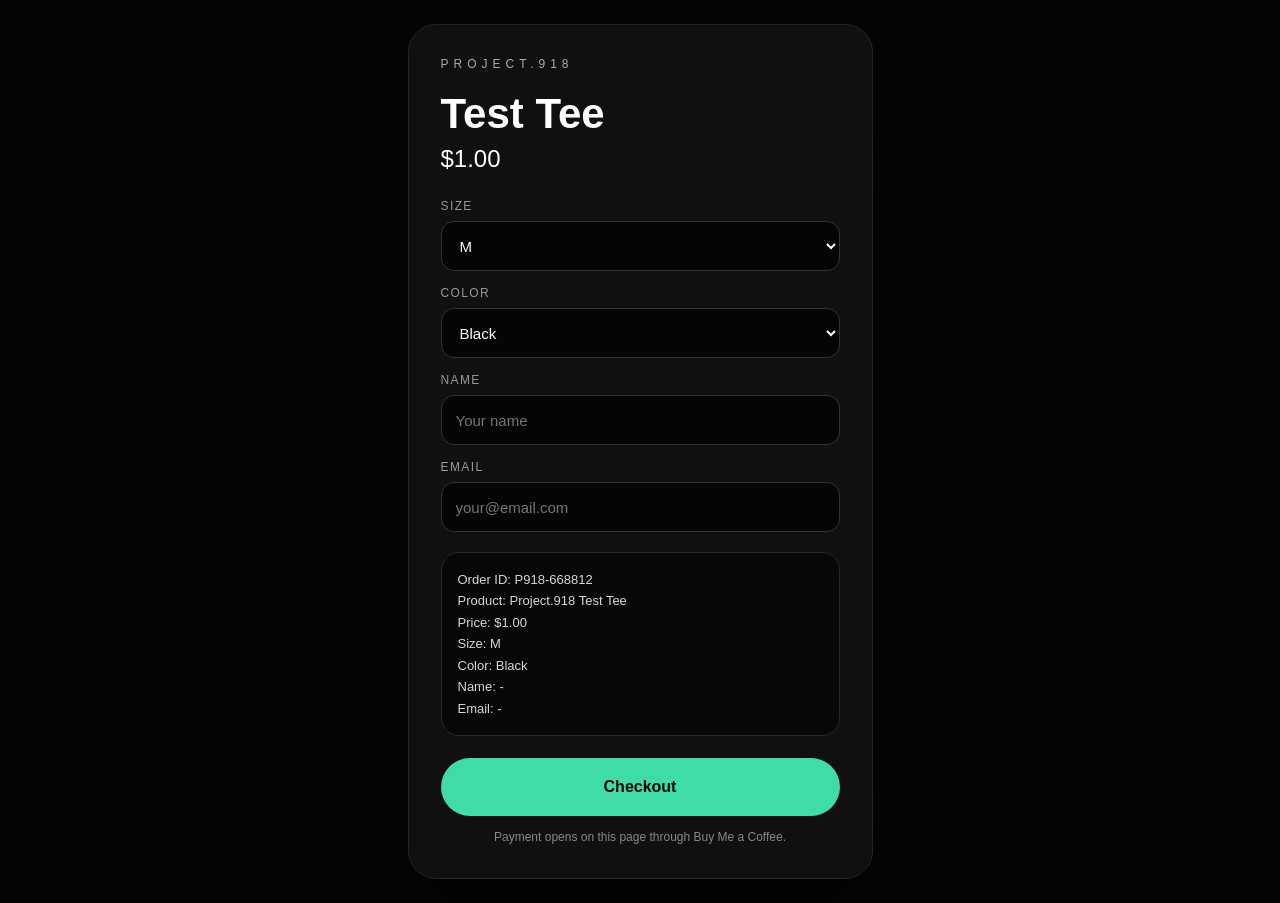
==== index.html @ 9d129a67 "Update index.html" ====
<!DOCTYPE html>
<html lang="en">
<head>
  <meta charset="UTF-8" />
  <meta name="viewport" content="width=device-width, initial-scale=1.0" />

  <title>Project.918 Checkout Test</title>

  <style>
    * {
      box-sizing: border-box;
      margin: 0;
      padding: 0;
    }

    body {
      min-height: 100vh;
      background: #050505;
      color: white;
      font-family: Arial, Helvetica, sans-serif;
      display: flex;
      align-items: center;
      justify-content: center;
      padding: 24px;
      overflow-x: hidden;
    }

    .card {
      width: 100%;
      max-width: 465px;
      background: #101010;
      border: 1px solid #252525;
      border-radius: 28px;
      padding: 32px;
      box-shadow: 0 40px 110px rgba(0, 0, 0, 0.45);
    }

    .brand {
      font-size: 12px;
      letter-spacing: 5px;
      text-transform: uppercase;
      color: #aaa;
      margin-bottom: 22px;
    }

    h1 {
      font-size: 42px;
      line-height: 1;
      margin-bottom: 10px;
    }

    .price {
      font-size: 24px;
      margin-bottom: 26px;
    }

    label {
      display: block;
      margin-top: 15px;
      margin-bottom: 8px;
      color: #999;
      font-size: 12px;
      letter-spacing: 1.4px;
      text-transform: uppercase;
    }

    input,
    select {
      width: 100%;
      height: 50px;
      border-radius: 13px;
      border: 1px solid #333;
      background: #050505;
      color: white;
      padding: 0 14px;
      font-size: 15px;
      outline: none;
    }

    input:focus,
    select:focus {
      border-color: #40DCA5;
    }

    .summary {
      margin-top: 20px;
      padding: 16px;
      background: #070707;
      border: 1px solid #292929;
      border-radius: 18px;
      color: #d7d7d7;
      font-size: 13px;
      line-height: 1.65;
      white-space: pre-line;
    }

    .checkout-btn {
      width: 100%;
      height: 58px;
      margin-top: 22px;
      border-radius: 999px;
      border: none;
      background: #40DCA5;
      color: #050505;
      font-size: 16px;
      font-weight: 900;
      cursor: pointer;
      transition: transform 0.15s ease, opacity 0.15s ease;
    }

    .checkout-btn:hover {
      transform: translateY(-1px);
      opacity: 0.92;
    }

    .copied {
      display: none;
      margin-top: 13px;
      font-size: 12px;
      color: #40DCA5;
      text-align: center;
    }

    .note {
      margin-top: 12px;
      color: #888;
      font-size: 12px;
      text-align: center;
      line-height: 1.5;
    }

    #p918BmcBackdrop {
      position: fixed;
      inset: 0;
      z-index: 9997;
      background: rgba(0, 0, 0, 0.78);
      backdrop-filter: blur(14px);
      display: none;
    }

    #p918BmcBackdrop.active {
      display: block;
    }

    #p918BmcClose {
      position: fixed;
      z-index: 10004;
      width: 38px;
      height: 38px;
      border-radius: 999px;
      border: none;
      background: transparent;
      color: #111;
      font-size: 34px;
      line-height: 1;
      cursor: pointer;
      display: none;
      align-items: center;
      justify-content: center;
    }

    #p918BmcClose.active {
      display: flex;
    }

    /*
      BIG WHITE MASK.
      This sits ABOVE the BMC iframe and covers the ugly internal scrollbar.
      It is intentionally wider than before.
    */
    #p918ScrollCover {
      position: fixed;
      z-index: 10003;
      display: none;
      width: 34px;
      background: #ffffff;
      pointer-events: none;
      border-radius: 0 28px 28px 0;
    }

    #p918ScrollCover.active {
      display: block;
    }

    /*
      Small bottom white mask because BMC sometimes shows the grey bar near bottom too.
    */
    #p918BottomCover {
      position: fixed;
      z-index: 10002;
      display: none;
      height: 72px;
      background: linear-gradient(to top, #ffffff 0%, #ffffff 70%, rgba(255,255,255,0) 100%);
      pointer-events: none;
      border-radius: 0 0 28px 28px;
    }

    #p918BottomCover.active {
      display: block;
    }

    #bmc-wbtn {
      opacity: 0 !important;
      pointer-events: none !important;
      width: 1px !important;
      height: 1px !important;
      overflow: hidden !important;
      right: 0 !important;
      bottom: 0 !important;
    }

    body.bmc-open #bmc-iframe,
    body.bmc-open iframe[src*="buymeacoffee.com"],
    body.bmc-open iframe[id*="bmc"],
    body.bmc-open iframe[name*="bmc"] {
      position: fixed !important;
      top: 50% !important;
      left: 50% !important;
      right: auto !important;
      bottom: auto !important;
      transform: translate(-50%, -50%) !important;
      width: min(530px, calc(100vw - 34px)) !important;
      height: min(760px, calc(100vh - 34px)) !important;
      border-radius: 28px !important;
      z-index: 9999 !important;
      box-shadow: 0 45px 140px rgba(0, 0, 0, 0.72) !important;
      overflow: hidden !important;
    }

    @media (max-width: 540px) {
      .card {
        padding: 24px;
        border-radius: 24px;
      }

      h1 {
        font-size: 34px;
      }

      body.bmc-open #bmc-iframe,
      body.bmc-open iframe[src*="buymeacoffee.com"],
      body.bmc-open iframe[id*="bmc"],
      body.bmc-open iframe[name*="bmc"] {
        width: calc(100vw - 18px) !important;
        height: calc(100vh - 44px) !important;
        border-radius: 24px !important;
      }

      #p918ScrollCover {
        width: 30px;
        border-radius: 0 24px 24px 0;
      }

      #p918BottomCover {
        border-radius: 0 0 24px 24px;
      }

      #p918BmcClose {
        font-size: 32px;
      }
    }
  </style>
</head>

<body>
  <main class="card">
    <div class="brand">Project.918</div>

    <h1>Test Tee</h1>
    <div class="price">$1.00</div>

    <label for="size">Size</label>
    <select id="size">
      <option>S</option>
      <option selected>M</option>
      <option>L</option>
      <option>XL</option>
    </select>

    <label for="color">Color</label>
    <select id="color">
      <option selected>Black</option>
      <option>White</option>
    </select>

    <label for="name">Name</label>
    <input id="name" placeholder="Your name" />

    <label for="email">Email</label>
    <input id="email" placeholder="your@email.com" />

    <div class="summary" id="summary"></div>

    <button class="checkout-btn" onclick="checkout()">
      Checkout
    </button>

    <div class="copied" id="copied">
      Order details copied. Paste them in the BMC message box.
    </div>

    <p class="note">
      Payment opens on this page through Buy Me a Coffee.
    </p>
  </main>

  <div id="p918BmcBackdrop"></div>
  <button id="p918BmcClose" onclick="closeBMC()">×</button>
  <div id="p918ScrollCover"></div>
  <div id="p918BottomCover"></div>

  <script
    data-name="BMC-Widget"
    data-cfasync="false"
    src="https://cdnjs.buymeacoffee.com/1.0.0/widget.prod.min.js"
    data-id="project.918"
    data-description="Project.918 Checkout"
    data-message="Paste your Project.918 order details here."
    data-color="#40DCA5"
    data-position="Right"
    data-x_margin="18"
    data-y_margin="18">
  </script>

  <script>
    const product = "Project.918 Test Tee";
    const price = "$1.00";
    const orderId = "P918-" + Math.floor(100000 + Math.random() * 900000);

    const sizeInput = document.getElementById("size");
    const colorInput = document.getElementById("color");
    const nameInput = document.getElementById("name");
    const emailInput = document.getElementById("email");
    const summary = document.getElementById("summary");
    const copied = document.getElementById("copied");

    const backdrop = document.getElementById("p918BmcBackdrop");
    const customClose = document.getElementById("p918BmcClose");
    const scrollCover = document.getElementById("p918ScrollCover");
    const bottomCover = document.getElementById("p918BottomCover");

    function buildOrderDetails() {
      return `Order ID: ${orderId}
Product: ${product}
Price: ${price}
Size: ${sizeInput.value}
Color: ${colorInput.value}
Name: ${nameInput.value || "-"}
Email: ${emailInput.value || "-"}`;
    }

    function updateSummary() {
      summary.textContent = buildOrderDetails();
    }

    async function copyOrderDetails() {
      const details = buildOrderDetails();

      try {
        await navigator.clipboard.writeText(details);
        copied.style.display = "block";
      } catch (e) {
        alert(details);
      }
    }

    function getBMCFrame() {
      return (
        document.getElementById("bmc-iframe") ||
        document.querySelector('iframe[src*="buymeacoffee.com"]') ||
        document.querySelector('iframe[id*="bmc"]') ||
        document.querySelector('iframe[name*="bmc"]')
      );
    }

    function positionHelpers(frame) {
      if (!frame) return;

      const rect = frame.getBoundingClientRect();

      /*
        Right mask:
        covers the scrollbar area aggressively.
      */
      scrollCover.style.left = (rect.right - 34) + "px";
      scrollCover.style.top = rect.top + "px";
      scrollCover.style.height = rect.height + "px";
      scrollCover.style.width = "34px";

      /*
        Bottom mask:
        covers bottom BMC footer strip overlap a little.
      */
      bottomCover.style.left = rect.left + "px";
      bottomCover.style.top = (rect.bottom - 72) + "px";
      bottomCover.style.width = rect.width + "px";
      bottomCover.style.height = "72px";

      /*
        Close button:
        clean top-right position.
      */
      customClose.style.left = (rect.right - 78) + "px";
      customClose.style.top = (rect.top + 26) + "px";
    }

    function forceCenterBMC() {
      const possibleFrames = [
        document.getElementById("bmc-iframe"),
        ...document.querySelectorAll('iframe[src*="buymeacoffee.com"]'),
        ...document.querySelectorAll('iframe[id*="bmc"]'),
        ...document.querySelectorAll('iframe[name*="bmc"]')
      ].filter(Boolean);

      possibleFrames.forEach((frame) => {
        frame.style.setProperty("position", "fixed", "important");
        frame.style.setProperty("top", "50%", "important");
        frame.style.setProperty("left", "50%", "important");
        frame.style.setProperty("right", "auto", "important");
        frame.style.setProperty("bottom", "auto", "important");
        frame.style.setProperty("transform", "translate(-50%, -50%)", "important");
        frame.style.setProperty("width", "min(530px, calc(100vw - 34px))", "important");
        frame.style.setProperty("height", "min(760px, calc(100vh - 34px))", "important");
        frame.style.setProperty("border-radius", "28px", "important");
        frame.style.setProperty("z-index", "9999", "important");
        frame.style.setProperty("box-shadow", "0 45px 140px rgba(0,0,0,.72)", "important");
        frame.style.setProperty("overflow", "hidden", "important");

        positionHelpers(frame);
      });
    }

    async function checkout() {
      await copyOrderDetails();

      const bmcButton = document.querySelector("#bmc-wbtn");

      if (!bmcButton) {
        alert("Checkout is still loading. Try again in one second.");
        return;
      }

      document.body.classList.add("bmc-open");
      backdrop.classList.add("active");
      customClose.classList.add("active");
      scrollCover.classList.add("active");
      bottomCover.classList.add("active");

      bmcButton.click();

      setTimeout(forceCenterBMC, 100);
      setTimeout(forceCenterBMC, 300);
      setTimeout(forceCenterBMC, 600);
      setTimeout(forceCenterBMC, 1000);
      setTimeout(forceCenterBMC, 1600);
      setTimeout(forceCenterBMC, 2400);
    }

    function closeBMC() {
      const bmcButton = document.querySelector("#bmc-wbtn");

      if (bmcButton) {
        bmcButton.click();
      }

      document.body.classList.remove("bmc-open");
      backdrop.classList.remove("active");
      customClose.classList.remove("active");
      scrollCover.classList.remove("active");
      bottomCover.classList.remove("active");
    }

    backdrop.addEventListener("click", closeBMC);

    document.addEventListener("keydown", (e) => {
      if (e.key === "Escape") {
        closeBMC();
      }
    });

    window.addEventListener("resize", () => {
      if (document.body.classList.contains("bmc-open")) {
        forceCenterBMC();
      }
    });

    setInterval(() => {
      if (document.body.classList.contains("bmc-open")) {
        forceCenterBMC();
      }
    }, 250);

    sizeInput.addEventListener("change", updateSummary);
    colorInput.addEventListener("change", updateSummary);
    nameInput.addEventListener("input", updateSummary);
    emailInput.addEventListener("input", updateSummary);

    updateSummary();
  </script>
</body>
</html>
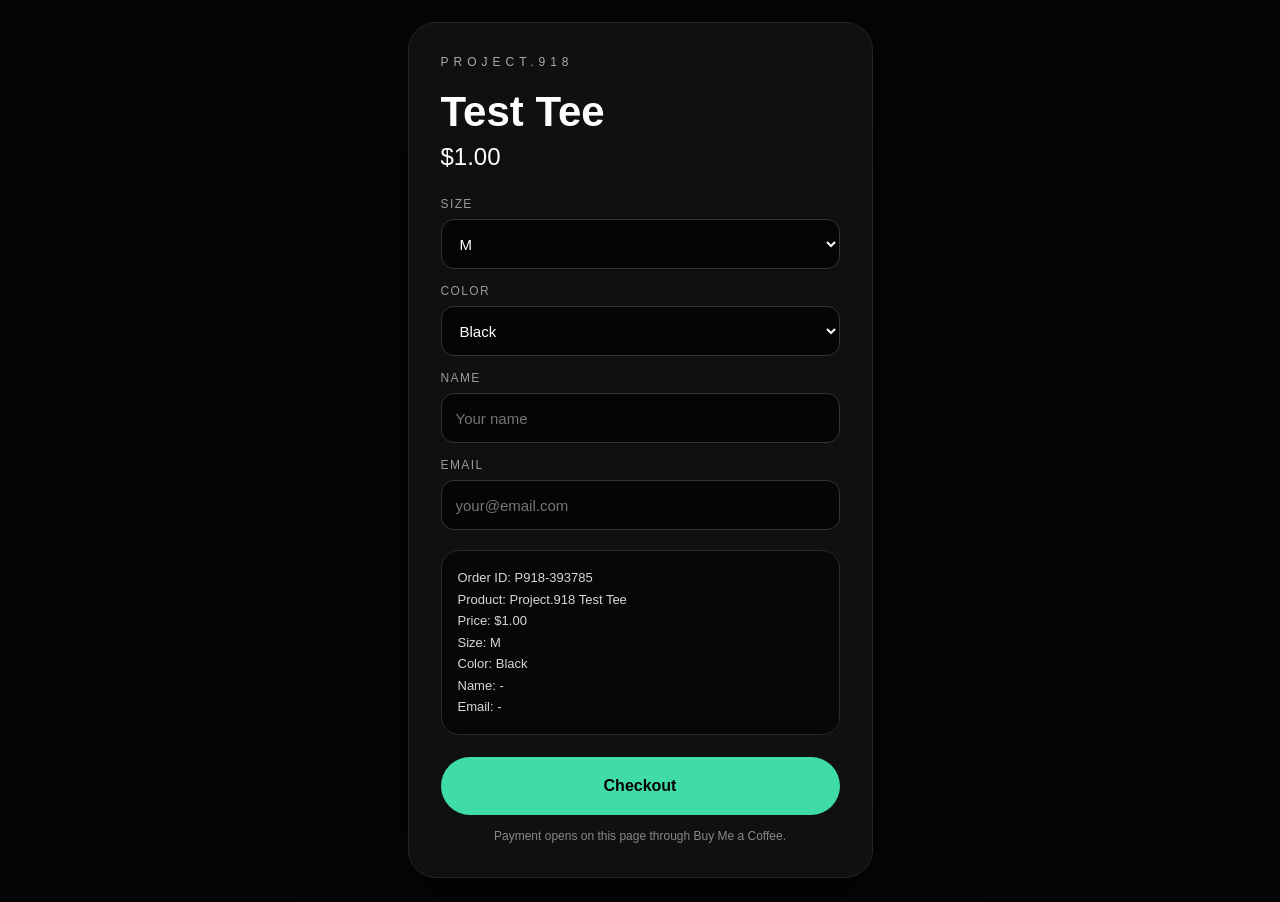
==== commit e07bebaf: "Update index.html" ====
--- a/index.html
+++ b/index.html
@@ -11,6 +11,13 @@
       box-sizing: border-box;
       margin: 0;
       padding: 0;
+    }
+
+    html,
+    body {
+      width: 100%;
+      height: 100%;
+      overflow: hidden;
     }
 
     body {
@@ -22,7 +29,6 @@
       align-items: center;
       justify-content: center;
       padding: 24px;
-      overflow-x: hidden;
     }
 
     .card {
@@ -129,6 +135,7 @@
       line-height: 1.5;
     }
 
+    /* DARK BACKDROP BEHIND BMC */
     #p918BmcBackdrop {
       position: fixed;
       inset: 0;
@@ -142,6 +149,7 @@
       display: block;
     }
 
+    /* CUSTOM CLOSE BUTTON */
     #p918BmcClose {
       position: fixed;
       z-index: 10004;
@@ -164,41 +172,27 @@
     }
 
     /*
-      BIG WHITE MASK.
-      This sits ABOVE the BMC iframe and covers the ugly internal scrollbar.
-      It is intentionally wider than before.
+      THIS IS ONLY A MASK OVER THE SCROLLBAR INSIDE THE BMC WIDGET.
+      It does NOT create page scroll.
     */
-    #p918ScrollCover {
+    #p918WidgetScrollbarMask {
       position: fixed;
       z-index: 10003;
       display: none;
-      width: 34px;
+      width: 24px;
       background: #ffffff;
       pointer-events: none;
       border-radius: 0 28px 28px 0;
     }
 
-    #p918ScrollCover.active {
+    #p918WidgetScrollbarMask.active {
       display: block;
     }
 
     /*
-      Small bottom white mask because BMC sometimes shows the grey bar near bottom too.
+      Hide original floating BMC button.
+      Your own Checkout button triggers it.
     */
-    #p918BottomCover {
-      position: fixed;
-      z-index: 10002;
-      display: none;
-      height: 72px;
-      background: linear-gradient(to top, #ffffff 0%, #ffffff 70%, rgba(255,255,255,0) 100%);
-      pointer-events: none;
-      border-radius: 0 0 28px 28px;
-    }
-
-    #p918BottomCover.active {
-      display: block;
-    }
-
     #bmc-wbtn {
       opacity: 0 !important;
       pointer-events: none !important;
@@ -209,6 +203,9 @@
       bottom: 0 !important;
     }
 
+    /*
+      Center the actual BMC popup.
+    */
     body.bmc-open #bmc-iframe,
     body.bmc-open iframe[src*="buymeacoffee.com"],
     body.bmc-open iframe[id*="bmc"],
@@ -228,6 +225,10 @@
     }
 
     @media (max-width: 540px) {
+      body {
+        padding: 18px;
+      }
+
       .card {
         padding: 24px;
         border-radius: 24px;
@@ -246,13 +247,9 @@
         border-radius: 24px !important;
       }
 
-      #p918ScrollCover {
-        width: 30px;
+      #p918WidgetScrollbarMask {
+        width: 24px;
         border-radius: 0 24px 24px 0;
-      }
-
-      #p918BottomCover {
-        border-radius: 0 0 24px 24px;
       }
 
       #p918BmcClose {
@@ -306,9 +303,9 @@
 
   <div id="p918BmcBackdrop"></div>
   <button id="p918BmcClose" onclick="closeBMC()">×</button>
-  <div id="p918ScrollCover"></div>
-  <div id="p918BottomCover"></div>
-
+  <div id="p918WidgetScrollbarMask"></div>
+
+  <!-- BUY ME A COFFEE WIDGET -->
   <script
     data-name="BMC-Widget"
     data-cfasync="false"
@@ -336,8 +333,7 @@
 
     const backdrop = document.getElementById("p918BmcBackdrop");
     const customClose = document.getElementById("p918BmcClose");
-    const scrollCover = document.getElementById("p918ScrollCover");
-    const bottomCover = document.getElementById("p918BottomCover");
+    const scrollbarMask = document.getElementById("p918WidgetScrollbarMask");
 
     function buildOrderDetails() {
       return `Order ID: ${orderId}
@@ -373,35 +369,26 @@
       );
     }
 
-    function positionHelpers(frame) {
+    function positionOverlayPieces(frame) {
       if (!frame) return;
 
       const rect = frame.getBoundingClientRect();
 
       /*
-        Right mask:
-        covers the scrollbar area aggressively.
+        Mask ONLY the internal BMC scrollbar area.
+        This is placed over the iframe's right edge.
       */
-      scrollCover.style.left = (rect.right - 34) + "px";
-      scrollCover.style.top = rect.top + "px";
-      scrollCover.style.height = rect.height + "px";
-      scrollCover.style.width = "34px";
+      scrollbarMask.style.left = (rect.right - 24) + "px";
+      scrollbarMask.style.top = (rect.top + 8) + "px";
+      scrollbarMask.style.height = (rect.height - 16) + "px";
+      scrollbarMask.style.width = "24px";
+      scrollbarMask.style.borderRadius = "0 28px 28px 0";
 
       /*
-        Bottom mask:
-        covers bottom BMC footer strip overlap a little.
+        Close button inside the top-right of the BMC card.
       */
-      bottomCover.style.left = rect.left + "px";
-      bottomCover.style.top = (rect.bottom - 72) + "px";
-      bottomCover.style.width = rect.width + "px";
-      bottomCover.style.height = "72px";
-
-      /*
-        Close button:
-        clean top-right position.
-      */
-      customClose.style.left = (rect.right - 78) + "px";
-      customClose.style.top = (rect.top + 26) + "px";
+      customClose.style.left = (rect.right - 74) + "px";
+      customClose.style.top = (rect.top + 24) + "px";
     }
 
     function forceCenterBMC() {
@@ -426,7 +413,7 @@
         frame.style.setProperty("box-shadow", "0 45px 140px rgba(0,0,0,.72)", "important");
         frame.style.setProperty("overflow", "hidden", "important");
 
-        positionHelpers(frame);
+        positionOverlayPieces(frame);
       });
     }
 
@@ -443,8 +430,7 @@
       document.body.classList.add("bmc-open");
       backdrop.classList.add("active");
       customClose.classList.add("active");
-      scrollCover.classList.add("active");
-      bottomCover.classList.add("active");
+      scrollbarMask.classList.add("active");
 
       bmcButton.click();
 
@@ -466,8 +452,7 @@
       document.body.classList.remove("bmc-open");
       backdrop.classList.remove("active");
       customClose.classList.remove("active");
-      scrollCover.classList.remove("active");
-      bottomCover.classList.remove("active");
+      scrollbarMask.classList.remove("active");
     }
 
     backdrop.addEventListener("click", closeBMC);
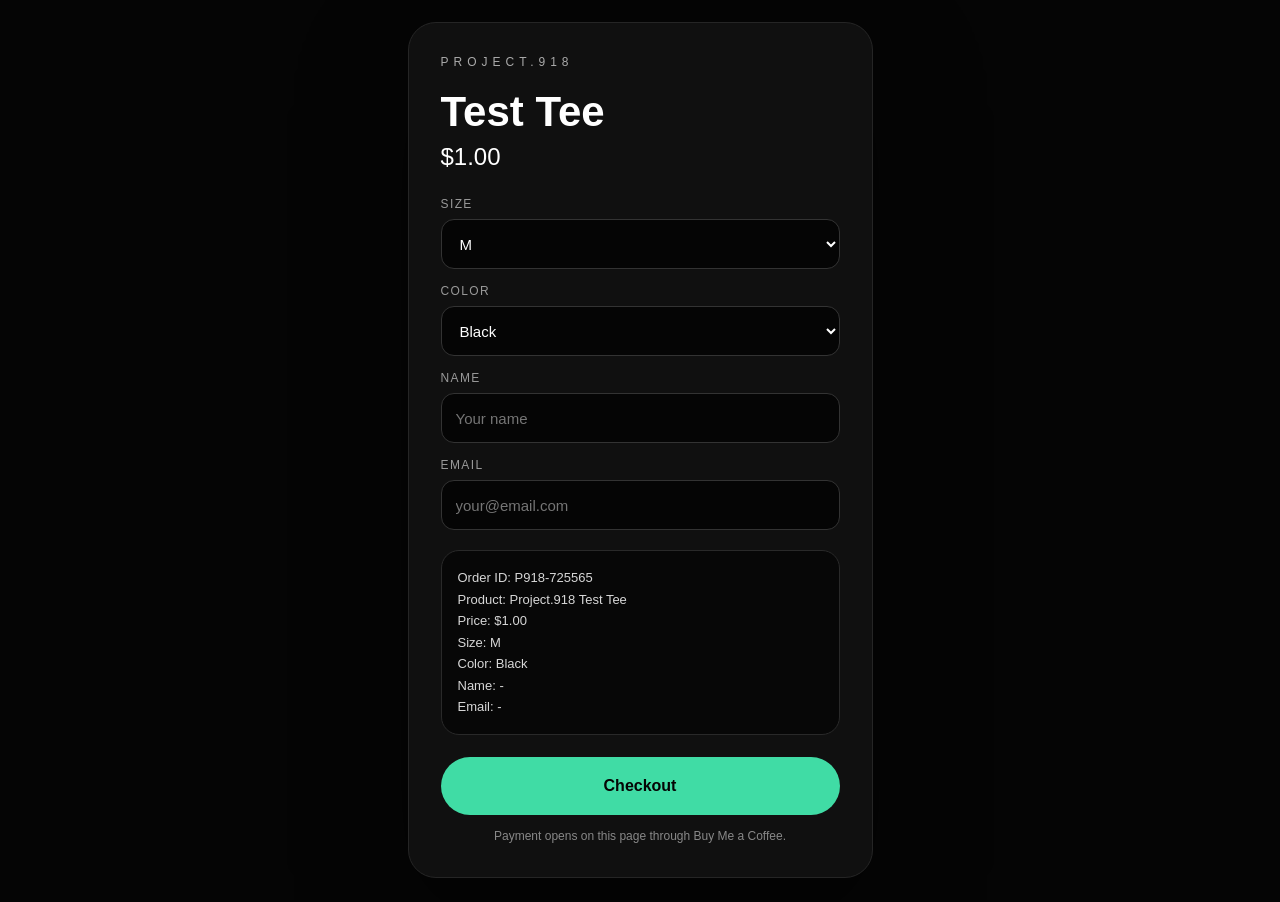
==== commit ea547d23: "Update index.html" ====
--- a/index.html
+++ b/index.html
@@ -135,7 +135,7 @@
       line-height: 1.5;
     }
 
-    /* DARK BACKDROP BEHIND BMC */
+    /* Dark backdrop */
     #p918BmcBackdrop {
       position: fixed;
       inset: 0;
@@ -149,10 +149,61 @@
       display: block;
     }
 
-    /* CUSTOM CLOSE BUTTON */
+    /*
+      Our clean centered shell.
+      The BMC iframe gets moved inside this.
+      overflow:hidden clips the ugly internal scrollbar.
+    */
+    #p918BmcShell {
+      position: fixed;
+      z-index: 9999;
+      top: 50%;
+      left: 50%;
+      width: min(530px, calc(100vw - 34px));
+      height: min(760px, calc(100vh - 34px));
+      transform: translate(-50%, -50%);
+      background: #ffffff;
+      border-radius: 28px;
+      overflow: hidden;
+      box-shadow: 0 45px 140px rgba(0, 0, 0, 0.72);
+      display: none;
+    }
+
+    #p918BmcShell.active {
+      display: block;
+    }
+
+    /*
+      The iframe is made wider than the shell.
+      Its scrollbar moves outside the clipped visible area.
+    */
+    #p918BmcShell #bmc-iframe,
+    #p918BmcShell iframe[src*="buymeacoffee.com"],
+    #p918BmcShell iframe[id*="bmc"],
+    #p918BmcShell iframe[name*="bmc"] {
+      position: absolute !important;
+      top: 0 !important;
+      left: 0 !important;
+      right: auto !important;
+      bottom: auto !important;
+      transform: none !important;
+      width: calc(100% + 34px) !important;
+      height: 100% !important;
+      border: 0 !important;
+      border-radius: 28px !important;
+      z-index: 1 !important;
+      box-shadow: none !important;
+      overflow: hidden !important;
+    }
+
+    /*
+      Our close button sits above the iframe.
+    */
     #p918BmcClose {
-      position: fixed;
-      z-index: 10004;
+      position: absolute;
+      z-index: 3;
+      top: 22px;
+      right: 34px;
       width: 38px;
       height: 38px;
       border-radius: 999px;
@@ -162,36 +213,14 @@
       font-size: 34px;
       line-height: 1;
       cursor: pointer;
-      display: none;
+      display: flex;
       align-items: center;
       justify-content: center;
     }
 
-    #p918BmcClose.active {
-      display: flex;
-    }
-
-    /*
-      THIS IS ONLY A MASK OVER THE SCROLLBAR INSIDE THE BMC WIDGET.
-      It does NOT create page scroll.
-    */
-    #p918WidgetScrollbarMask {
-      position: fixed;
-      z-index: 10003;
-      display: none;
-      width: 24px;
-      background: #ffffff;
-      pointer-events: none;
-      border-radius: 0 28px 28px 0;
-    }
-
-    #p918WidgetScrollbarMask.active {
-      display: block;
-    }
-
     /*
       Hide original floating BMC button.
-      Your own Checkout button triggers it.
+      We still click it with JS.
     */
     #bmc-wbtn {
       opacity: 0 !important;
@@ -203,27 +232,6 @@
       bottom: 0 !important;
     }
 
-    /*
-      Center the actual BMC popup.
-    */
-    body.bmc-open #bmc-iframe,
-    body.bmc-open iframe[src*="buymeacoffee.com"],
-    body.bmc-open iframe[id*="bmc"],
-    body.bmc-open iframe[name*="bmc"] {
-      position: fixed !important;
-      top: 50% !important;
-      left: 50% !important;
-      right: auto !important;
-      bottom: auto !important;
-      transform: translate(-50%, -50%) !important;
-      width: min(530px, calc(100vw - 34px)) !important;
-      height: min(760px, calc(100vh - 34px)) !important;
-      border-radius: 28px !important;
-      z-index: 9999 !important;
-      box-shadow: 0 45px 140px rgba(0, 0, 0, 0.72) !important;
-      overflow: hidden !important;
-    }
-
     @media (max-width: 540px) {
       body {
         padding: 18px;
@@ -238,21 +246,23 @@
         font-size: 34px;
       }
 
-      body.bmc-open #bmc-iframe,
-      body.bmc-open iframe[src*="buymeacoffee.com"],
-      body.bmc-open iframe[id*="bmc"],
-      body.bmc-open iframe[name*="bmc"] {
-        width: calc(100vw - 18px) !important;
-        height: calc(100vh - 44px) !important;
+      #p918BmcShell {
+        width: calc(100vw - 18px);
+        height: calc(100vh - 44px);
+        border-radius: 24px;
+      }
+
+      #p918BmcShell #bmc-iframe,
+      #p918BmcShell iframe[src*="buymeacoffee.com"],
+      #p918BmcShell iframe[id*="bmc"],
+      #p918BmcShell iframe[name*="bmc"] {
+        width: calc(100% + 34px) !important;
         border-radius: 24px !important;
       }
 
-      #p918WidgetScrollbarMask {
-        width: 24px;
-        border-radius: 0 24px 24px 0;
-      }
-
       #p918BmcClose {
+        top: 18px;
+        right: 30px;
         font-size: 32px;
       }
     }
@@ -302,8 +312,10 @@
   </main>
 
   <div id="p918BmcBackdrop"></div>
-  <button id="p918BmcClose" onclick="closeBMC()">×</button>
-  <div id="p918WidgetScrollbarMask"></div>
+
+  <div id="p918BmcShell">
+    <button id="p918BmcClose" onclick="closeBMC()">×</button>
+  </div>
 
   <!-- BUY ME A COFFEE WIDGET -->
   <script
@@ -332,8 +344,10 @@
     const copied = document.getElementById("copied");
 
     const backdrop = document.getElementById("p918BmcBackdrop");
-    const customClose = document.getElementById("p918BmcClose");
-    const scrollbarMask = document.getElementById("p918WidgetScrollbarMask");
+    const shell = document.getElementById("p918BmcShell");
+    const closeButton = document.getElementById("p918BmcClose");
+
+    let bmcIsOpen = false;
 
     function buildOrderDetails() {
       return `Order ID: ${orderId}
@@ -360,61 +374,51 @@
       }
     }
 
-    function getBMCFrame() {
-      return (
-        document.getElementById("bmc-iframe") ||
-        document.querySelector('iframe[src*="buymeacoffee.com"]') ||
-        document.querySelector('iframe[id*="bmc"]') ||
-        document.querySelector('iframe[name*="bmc"]')
-      );
-    }
-
-    function positionOverlayPieces(frame) {
-      if (!frame) return;
-
-      const rect = frame.getBoundingClientRect();
-
-      /*
-        Mask ONLY the internal BMC scrollbar area.
-        This is placed over the iframe's right edge.
-      */
-      scrollbarMask.style.left = (rect.right - 24) + "px";
-      scrollbarMask.style.top = (rect.top + 8) + "px";
-      scrollbarMask.style.height = (rect.height - 16) + "px";
-      scrollbarMask.style.width = "24px";
-      scrollbarMask.style.borderRadius = "0 28px 28px 0";
-
-      /*
-        Close button inside the top-right of the BMC card.
-      */
-      customClose.style.left = (rect.right - 74) + "px";
-      customClose.style.top = (rect.top + 24) + "px";
-    }
-
-    function forceCenterBMC() {
-      const possibleFrames = [
+    function findBMCFrame() {
+      const frames = [
         document.getElementById("bmc-iframe"),
         ...document.querySelectorAll('iframe[src*="buymeacoffee.com"]'),
         ...document.querySelectorAll('iframe[id*="bmc"]'),
         ...document.querySelectorAll('iframe[name*="bmc"]')
       ].filter(Boolean);
 
-      possibleFrames.forEach((frame) => {
-        frame.style.setProperty("position", "fixed", "important");
-        frame.style.setProperty("top", "50%", "important");
-        frame.style.setProperty("left", "50%", "important");
-        frame.style.setProperty("right", "auto", "important");
-        frame.style.setProperty("bottom", "auto", "important");
-        frame.style.setProperty("transform", "translate(-50%, -50%)", "important");
-        frame.style.setProperty("width", "min(530px, calc(100vw - 34px))", "important");
-        frame.style.setProperty("height", "min(760px, calc(100vh - 34px))", "important");
-        frame.style.setProperty("border-radius", "28px", "important");
-        frame.style.setProperty("z-index", "9999", "important");
-        frame.style.setProperty("box-shadow", "0 45px 140px rgba(0,0,0,.72)", "important");
-        frame.style.setProperty("overflow", "hidden", "important");
-
-        positionOverlayPieces(frame);
-      });
+      if (!frames.length) return null;
+
+      /*
+        Pick the biggest/most visible BMC iframe.
+        This avoids grabbing tiny hidden helper iframes.
+      */
+      return frames.sort((a, b) => {
+        const ar = a.getBoundingClientRect();
+        const br = b.getBoundingClientRect();
+        return (br.width * br.height) - (ar.width * ar.height);
+      })[0];
+    }
+
+    function dockBMCFrame() {
+      const frame = findBMCFrame();
+
+      if (!frame) return false;
+
+      if (frame.parentElement !== shell) {
+        shell.insertBefore(frame, closeButton);
+      }
+
+      frame.style.setProperty("position", "absolute", "important");
+      frame.style.setProperty("top", "0", "important");
+      frame.style.setProperty("left", "0", "important");
+      frame.style.setProperty("right", "auto", "important");
+      frame.style.setProperty("bottom", "auto", "important");
+      frame.style.setProperty("transform", "none", "important");
+      frame.style.setProperty("width", "calc(100% + 34px)", "important");
+      frame.style.setProperty("height", "100%", "important");
+      frame.style.setProperty("border", "0", "important");
+      frame.style.setProperty("border-radius", "28px", "important");
+      frame.style.setProperty("z-index", "1", "important");
+      frame.style.setProperty("box-shadow", "none", "important");
+      frame.style.setProperty("overflow", "hidden", "important");
+
+      return true;
     }
 
     async function checkout() {
@@ -427,32 +431,35 @@
         return;
       }
 
+      bmcIsOpen = true;
       document.body.classList.add("bmc-open");
       backdrop.classList.add("active");
-      customClose.classList.add("active");
-      scrollbarMask.classList.add("active");
+      shell.classList.add("active");
 
       bmcButton.click();
 
-      setTimeout(forceCenterBMC, 100);
-      setTimeout(forceCenterBMC, 300);
-      setTimeout(forceCenterBMC, 600);
-      setTimeout(forceCenterBMC, 1000);
-      setTimeout(forceCenterBMC, 1600);
-      setTimeout(forceCenterBMC, 2400);
+      /*
+        BMC creates/repositions the iframe after click, so we dock it a few times.
+      */
+      setTimeout(dockBMCFrame, 100);
+      setTimeout(dockBMCFrame, 300);
+      setTimeout(dockBMCFrame, 600);
+      setTimeout(dockBMCFrame, 1000);
+      setTimeout(dockBMCFrame, 1600);
+      setTimeout(dockBMCFrame, 2400);
     }
 
     function closeBMC() {
       const bmcButton = document.querySelector("#bmc-wbtn");
 
-      if (bmcButton) {
+      if (bmcIsOpen && bmcButton) {
         bmcButton.click();
       }
 
+      bmcIsOpen = false;
       document.body.classList.remove("bmc-open");
       backdrop.classList.remove("active");
-      customClose.classList.remove("active");
-      scrollbarMask.classList.remove("active");
+      shell.classList.remove("active");
     }
 
     backdrop.addEventListener("click", closeBMC);
@@ -464,16 +471,16 @@
     });
 
     window.addEventListener("resize", () => {
-      if (document.body.classList.contains("bmc-open")) {
-        forceCenterBMC();
+      if (bmcIsOpen) {
+        dockBMCFrame();
       }
     });
 
     setInterval(() => {
-      if (document.body.classList.contains("bmc-open")) {
-        forceCenterBMC();
-      }
-    }, 250);
+      if (bmcIsOpen) {
+        dockBMCFrame();
+      }
+    }, 300);
 
     sizeInput.addEventListener("change", updateSummary);
     colorInput.addEventListener("change", updateSummary);
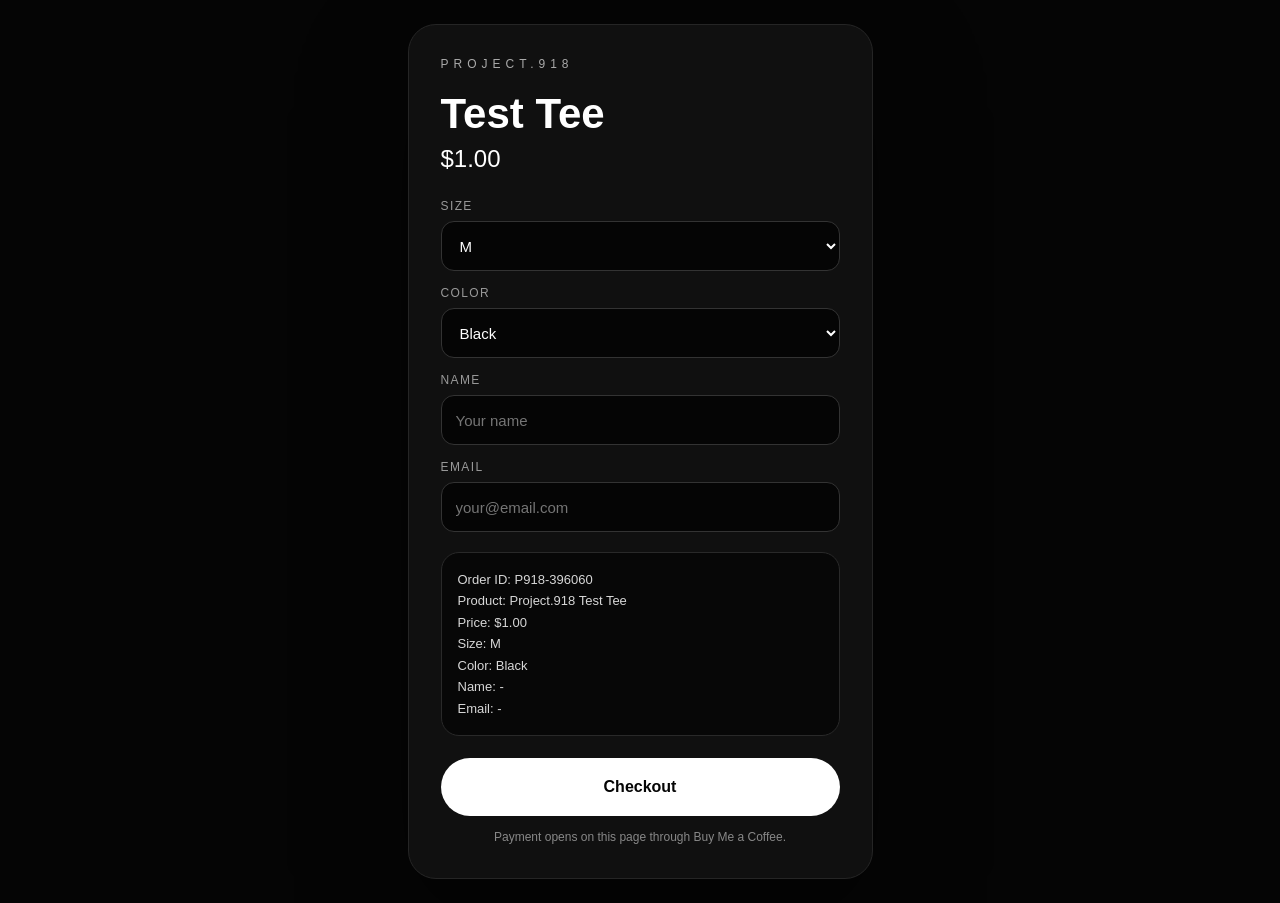
==== commit 38014db7: "Update index.html" ====
--- a/index.html
+++ b/index.html
@@ -16,8 +16,7 @@
     html,
     body {
       width: 100%;
-      height: 100%;
-      overflow: hidden;
+      min-height: 100%;
     }
 
     body {
@@ -29,6 +28,7 @@
       align-items: center;
       justify-content: center;
       padding: 24px;
+      overflow-x: hidden;
     }
 
     .card {
@@ -85,7 +85,7 @@
 
     input:focus,
     select:focus {
-      border-color: #40DCA5;
+      border-color: #111;
     }
 
     .summary {
@@ -106,7 +106,7 @@
       margin-top: 22px;
       border-radius: 999px;
       border: none;
-      background: #40DCA5;
+      background: #ffffff;
       color: #050505;
       font-size: 16px;
       font-weight: 900;
@@ -123,7 +123,7 @@
       display: none;
       margin-top: 13px;
       font-size: 12px;
-      color: #40DCA5;
+      color: #ffffff;
       text-align: center;
     }
 
@@ -135,92 +135,9 @@
       line-height: 1.5;
     }
 
-    /* Dark backdrop */
-    #p918BmcBackdrop {
-      position: fixed;
-      inset: 0;
-      z-index: 9997;
-      background: rgba(0, 0, 0, 0.78);
-      backdrop-filter: blur(14px);
-      display: none;
-    }
-
-    #p918BmcBackdrop.active {
-      display: block;
-    }
-
     /*
-      Our clean centered shell.
-      The BMC iframe gets moved inside this.
-      overflow:hidden clips the ugly internal scrollbar.
-    */
-    #p918BmcShell {
-      position: fixed;
-      z-index: 9999;
-      top: 50%;
-      left: 50%;
-      width: min(530px, calc(100vw - 34px));
-      height: min(760px, calc(100vh - 34px));
-      transform: translate(-50%, -50%);
-      background: #ffffff;
-      border-radius: 28px;
-      overflow: hidden;
-      box-shadow: 0 45px 140px rgba(0, 0, 0, 0.72);
-      display: none;
-    }
-
-    #p918BmcShell.active {
-      display: block;
-    }
-
-    /*
-      The iframe is made wider than the shell.
-      Its scrollbar moves outside the clipped visible area.
-    */
-    #p918BmcShell #bmc-iframe,
-    #p918BmcShell iframe[src*="buymeacoffee.com"],
-    #p918BmcShell iframe[id*="bmc"],
-    #p918BmcShell iframe[name*="bmc"] {
-      position: absolute !important;
-      top: 0 !important;
-      left: 0 !important;
-      right: auto !important;
-      bottom: auto !important;
-      transform: none !important;
-      width: calc(100% + 34px) !important;
-      height: 100% !important;
-      border: 0 !important;
-      border-radius: 28px !important;
-      z-index: 1 !important;
-      box-shadow: none !important;
-      overflow: hidden !important;
-    }
-
-    /*
-      Our close button sits above the iframe.
-    */
-    #p918BmcClose {
-      position: absolute;
-      z-index: 3;
-      top: 22px;
-      right: 34px;
-      width: 38px;
-      height: 38px;
-      border-radius: 999px;
-      border: none;
-      background: transparent;
-      color: #111;
-      font-size: 34px;
-      line-height: 1;
-      cursor: pointer;
-      display: flex;
-      align-items: center;
-      justify-content: center;
-    }
-
-    /*
-      Hide original floating BMC button.
-      We still click it with JS.
+      Hide the original floating BMC button.
+      It still exists, but the customer only sees our Checkout button.
     */
     #bmc-wbtn {
       opacity: 0 !important;
@@ -245,26 +162,6 @@
       h1 {
         font-size: 34px;
       }
-
-      #p918BmcShell {
-        width: calc(100vw - 18px);
-        height: calc(100vh - 44px);
-        border-radius: 24px;
-      }
-
-      #p918BmcShell #bmc-iframe,
-      #p918BmcShell iframe[src*="buymeacoffee.com"],
-      #p918BmcShell iframe[id*="bmc"],
-      #p918BmcShell iframe[name*="bmc"] {
-        width: calc(100% + 34px) !important;
-        border-radius: 24px !important;
-      }
-
-      #p918BmcClose {
-        top: 18px;
-        right: 30px;
-        font-size: 32px;
-      }
     }
   </style>
 </head>
@@ -311,12 +208,6 @@
     </p>
   </main>
 
-  <div id="p918BmcBackdrop"></div>
-
-  <div id="p918BmcShell">
-    <button id="p918BmcClose" onclick="closeBMC()">×</button>
-  </div>
-
   <!-- BUY ME A COFFEE WIDGET -->
   <script
     data-name="BMC-Widget"
@@ -324,8 +215,8 @@
     src="https://cdnjs.buymeacoffee.com/1.0.0/widget.prod.min.js"
     data-id="project.918"
     data-description="Project.918 Checkout"
-    data-message="Paste your Project.918 order details here."
-    data-color="#40DCA5"
+    data-message=""
+    data-color="#111111"
     data-position="Right"
     data-x_margin="18"
     data-y_margin="18">
@@ -342,12 +233,6 @@
     const emailInput = document.getElementById("email");
     const summary = document.getElementById("summary");
     const copied = document.getElementById("copied");
-
-    const backdrop = document.getElementById("p918BmcBackdrop");
-    const shell = document.getElementById("p918BmcShell");
-    const closeButton = document.getElementById("p918BmcClose");
-
-    let bmcIsOpen = false;
 
     function buildOrderDetails() {
       return `Order ID: ${orderId}
@@ -374,53 +259,6 @@
       }
     }
 
-    function findBMCFrame() {
-      const frames = [
-        document.getElementById("bmc-iframe"),
-        ...document.querySelectorAll('iframe[src*="buymeacoffee.com"]'),
-        ...document.querySelectorAll('iframe[id*="bmc"]'),
-        ...document.querySelectorAll('iframe[name*="bmc"]')
-      ].filter(Boolean);
-
-      if (!frames.length) return null;
-
-      /*
-        Pick the biggest/most visible BMC iframe.
-        This avoids grabbing tiny hidden helper iframes.
-      */
-      return frames.sort((a, b) => {
-        const ar = a.getBoundingClientRect();
-        const br = b.getBoundingClientRect();
-        return (br.width * br.height) - (ar.width * ar.height);
-      })[0];
-    }
-
-    function dockBMCFrame() {
-      const frame = findBMCFrame();
-
-      if (!frame) return false;
-
-      if (frame.parentElement !== shell) {
-        shell.insertBefore(frame, closeButton);
-      }
-
-      frame.style.setProperty("position", "absolute", "important");
-      frame.style.setProperty("top", "0", "important");
-      frame.style.setProperty("left", "0", "important");
-      frame.style.setProperty("right", "auto", "important");
-      frame.style.setProperty("bottom", "auto", "important");
-      frame.style.setProperty("transform", "none", "important");
-      frame.style.setProperty("width", "calc(100% + 34px)", "important");
-      frame.style.setProperty("height", "100%", "important");
-      frame.style.setProperty("border", "0", "important");
-      frame.style.setProperty("border-radius", "28px", "important");
-      frame.style.setProperty("z-index", "1", "important");
-      frame.style.setProperty("box-shadow", "none", "important");
-      frame.style.setProperty("overflow", "hidden", "important");
-
-      return true;
-    }
-
     async function checkout() {
       await copyOrderDetails();
 
@@ -431,56 +269,8 @@
         return;
       }
 
-      bmcIsOpen = true;
-      document.body.classList.add("bmc-open");
-      backdrop.classList.add("active");
-      shell.classList.add("active");
-
       bmcButton.click();
-
-      /*
-        BMC creates/repositions the iframe after click, so we dock it a few times.
-      */
-      setTimeout(dockBMCFrame, 100);
-      setTimeout(dockBMCFrame, 300);
-      setTimeout(dockBMCFrame, 600);
-      setTimeout(dockBMCFrame, 1000);
-      setTimeout(dockBMCFrame, 1600);
-      setTimeout(dockBMCFrame, 2400);
-    }
-
-    function closeBMC() {
-      const bmcButton = document.querySelector("#bmc-wbtn");
-
-      if (bmcIsOpen && bmcButton) {
-        bmcButton.click();
-      }
-
-      bmcIsOpen = false;
-      document.body.classList.remove("bmc-open");
-      backdrop.classList.remove("active");
-      shell.classList.remove("active");
-    }
-
-    backdrop.addEventListener("click", closeBMC);
-
-    document.addEventListener("keydown", (e) => {
-      if (e.key === "Escape") {
-        closeBMC();
-      }
-    });
-
-    window.addEventListener("resize", () => {
-      if (bmcIsOpen) {
-        dockBMCFrame();
-      }
-    });
-
-    setInterval(() => {
-      if (bmcIsOpen) {
-        dockBMCFrame();
-      }
-    }, 300);
+    }
 
     sizeInput.addEventListener("change", updateSummary);
     colorInput.addEventListener("change", updateSummary);
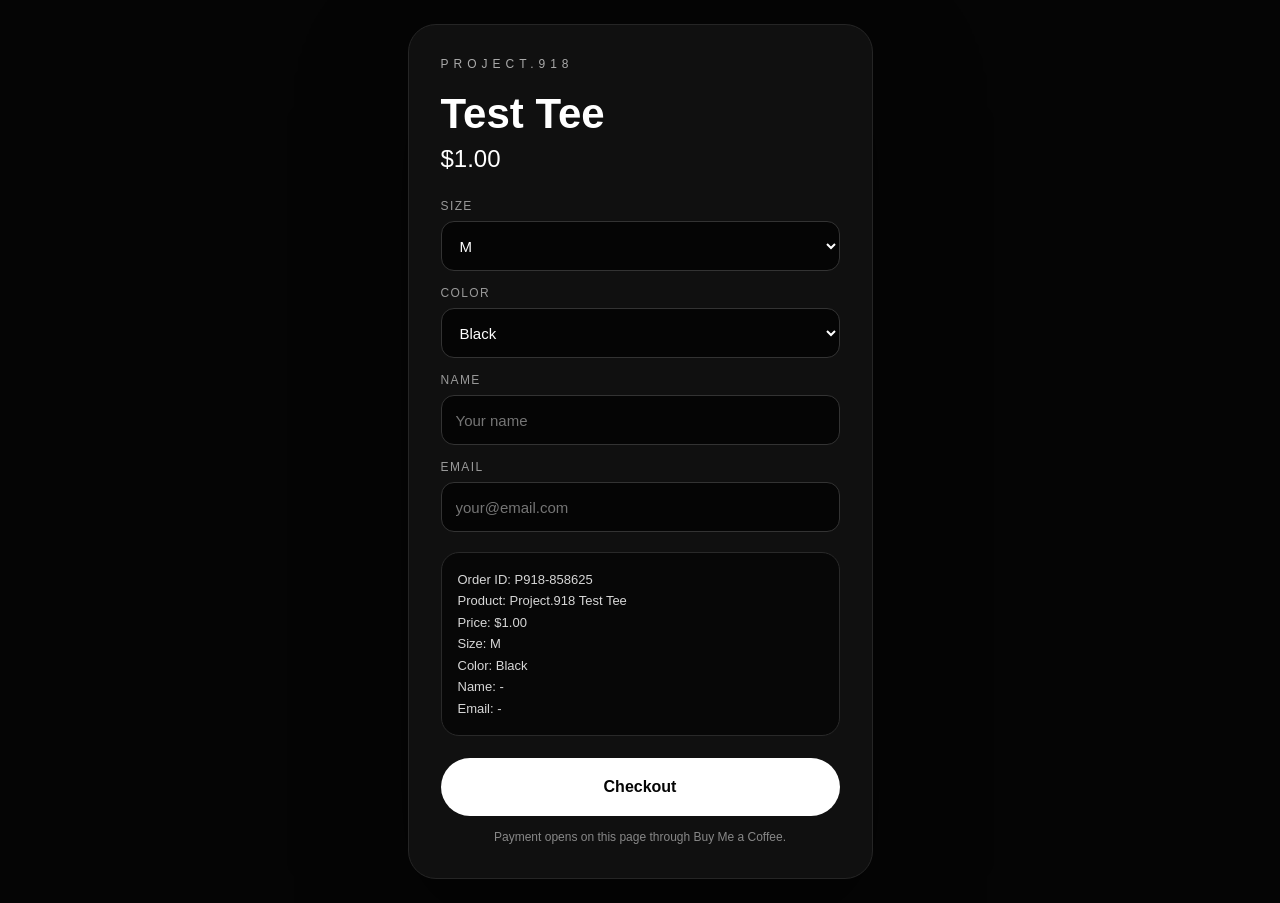
==== commit 3312be8c: "Update index.html" ====
--- a/index.html
+++ b/index.html
@@ -149,6 +149,26 @@
       bottom: 0 !important;
     }
 
+    /*
+      Center the BMC widget popup.
+      No cropping, no masking, no fake shell.
+      Just centered + soft shadow.
+    */
+    body.bmc-open #bmc-iframe,
+    body.bmc-open iframe[src*="buymeacoffee.com"],
+    body.bmc-open iframe[id*="bmc"],
+    body.bmc-open iframe[name*="bmc"] {
+      position: fixed !important;
+      top: 50% !important;
+      left: 50% !important;
+      right: auto !important;
+      bottom: auto !important;
+      transform: translate(-50%, -50%) !important;
+      z-index: 9999 !important;
+      border-radius: 28px !important;
+      box-shadow: 0 28px 70px rgba(0, 0, 0, 0.45) !important;
+    }
+
     @media (max-width: 540px) {
       body {
         padding: 18px;
@@ -161,6 +181,15 @@
 
       h1 {
         font-size: 34px;
+      }
+
+      body.bmc-open #bmc-iframe,
+      body.bmc-open iframe[src*="buymeacoffee.com"],
+      body.bmc-open iframe[id*="bmc"],
+      body.bmc-open iframe[name*="bmc"] {
+        width: calc(100vw - 24px) !important;
+        max-width: calc(100vw - 24px) !important;
+        border-radius: 22px !important;
       }
     }
   </style>
@@ -259,6 +288,27 @@
       }
     }
 
+    function centerBMCWidget() {
+      const frames = [
+        document.getElementById("bmc-iframe"),
+        ...document.querySelectorAll('iframe[src*="buymeacoffee.com"]'),
+        ...document.querySelectorAll('iframe[id*="bmc"]'),
+        ...document.querySelectorAll('iframe[name*="bmc"]')
+      ].filter(Boolean);
+
+      frames.forEach((frame) => {
+        frame.style.setProperty("position", "fixed", "important");
+        frame.style.setProperty("top", "50%", "important");
+        frame.style.setProperty("left", "50%", "important");
+        frame.style.setProperty("right", "auto", "important");
+        frame.style.setProperty("bottom", "auto", "important");
+        frame.style.setProperty("transform", "translate(-50%, -50%)", "important");
+        frame.style.setProperty("z-index", "9999", "important");
+        frame.style.setProperty("border-radius", "28px", "important");
+        frame.style.setProperty("box-shadow", "0 28px 70px rgba(0,0,0,0.45)", "important");
+      });
+    }
+
     async function checkout() {
       await copyOrderDetails();
 
@@ -269,8 +319,21 @@
         return;
       }
 
+      document.body.classList.add("bmc-open");
+
       bmcButton.click();
-    }
+
+      setTimeout(centerBMCWidget, 100);
+      setTimeout(centerBMCWidget, 300);
+      setTimeout(centerBMCWidget, 700);
+      setTimeout(centerBMCWidget, 1200);
+    }
+
+    setInterval(() => {
+      if (document.body.classList.contains("bmc-open")) {
+        centerBMCWidget();
+      }
+    }, 400);
 
     sizeInput.addEventListener("change", updateSummary);
     colorInput.addEventListener("change", updateSummary);
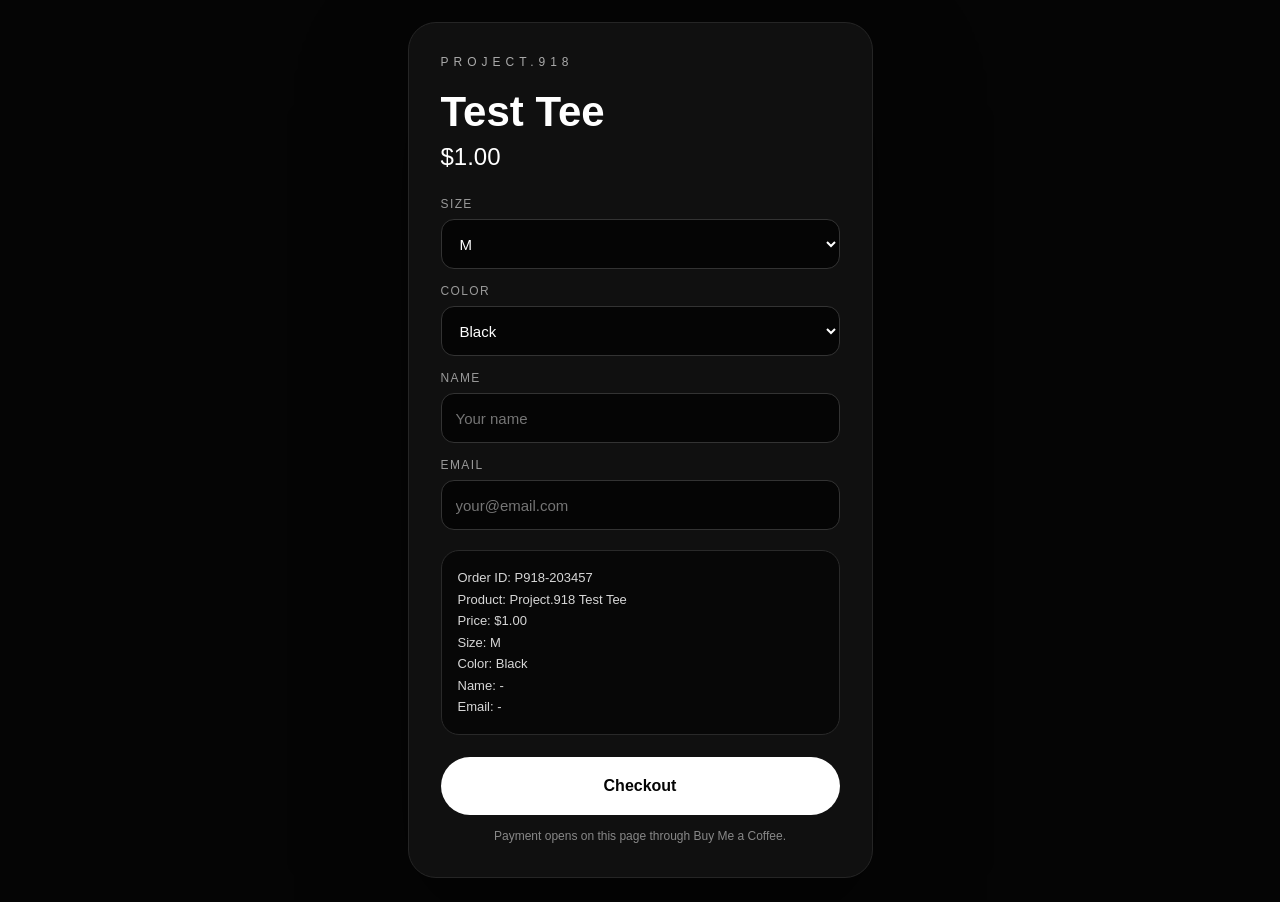
==== commit e19d18e0: "Update index.html" ====
--- a/index.html
+++ b/index.html
@@ -16,7 +16,8 @@
     html,
     body {
       width: 100%;
-      min-height: 100%;
+      height: 100%;
+      overflow: hidden;
     }
 
     body {
@@ -28,7 +29,10 @@
       align-items: center;
       justify-content: center;
       padding: 24px;
-      overflow-x: hidden;
+    }
+
+    body.bmc-open {
+      overflow: hidden;
     }
 
     .card {
@@ -39,6 +43,8 @@
       border-radius: 28px;
       padding: 32px;
       box-shadow: 0 40px 110px rgba(0, 0, 0, 0.45);
+      position: relative;
+      z-index: 1;
     }
 
     .brand {
@@ -85,7 +91,7 @@
 
     input:focus,
     select:focus {
-      border-color: #111;
+      border-color: #ffffff;
     }
 
     .summary {
@@ -135,6 +141,47 @@
       line-height: 1.5;
     }
 
+    /* CLEAN DARK BACKDROP BEHIND BMC */
+    #p918Backdrop {
+      position: fixed;
+      inset: 0;
+      z-index: 9990;
+      display: none;
+      background:
+        radial-gradient(circle at 50% 45%, rgba(255,255,255,0.13), transparent 0 28%),
+        radial-gradient(circle at 50% 55%, rgba(0,0,0,0.2), rgba(0,0,0,0.92) 72%);
+      backdrop-filter: blur(18px);
+    }
+
+    #p918Backdrop.active {
+      display: block;
+    }
+
+    /* SOFT SHADOW/PLATFORM UNDER THE WIDGET */
+    #p918WidgetShadow {
+      position: fixed;
+      z-index: 9991;
+      display: none;
+      top: 50%;
+      left: 50%;
+      width: 520px;
+      height: 720px;
+      max-width: calc(100vw - 24px);
+      max-height: calc(100vh - 24px);
+      transform: translate(-50%, -50%);
+      border-radius: 34px;
+      pointer-events: none;
+      box-shadow:
+        0 55px 150px rgba(0, 0, 0, 0.78),
+        0 0 0 1px rgba(255, 255, 255, 0.05),
+        0 0 90px rgba(64, 220, 165, 0.08);
+      background: rgba(255, 255, 255, 0.02);
+    }
+
+    #p918WidgetShadow.active {
+      display: block;
+    }
+
     /*
       Hide the original floating BMC button.
       It still exists, but the customer only sees our Checkout button.
@@ -150,9 +197,8 @@
     }
 
     /*
-      Center the BMC widget popup.
-      No cropping, no masking, no fake shell.
-      Just centered + soft shadow.
+      Center the BMC widget.
+      No cropping. No iframe docking. Just clean centered overlay.
     */
     body.bmc-open #bmc-iframe,
     body.bmc-open iframe[src*="buymeacoffee.com"],
@@ -165,8 +211,10 @@
       bottom: auto !important;
       transform: translate(-50%, -50%) !important;
       z-index: 9999 !important;
-      border-radius: 28px !important;
-      box-shadow: 0 28px 70px rgba(0, 0, 0, 0.45) !important;
+      border-radius: 30px !important;
+      box-shadow:
+        0 45px 120px rgba(0, 0, 0, 0.62),
+        0 20px 45px rgba(0, 0, 0, 0.45) !important;
     }
 
     @media (max-width: 540px) {
@@ -181,15 +229,21 @@
 
       h1 {
         font-size: 34px;
+      }
+
+      #p918WidgetShadow {
+        width: calc(100vw - 22px);
+        height: calc(100vh - 70px);
+        border-radius: 28px;
       }
 
       body.bmc-open #bmc-iframe,
       body.bmc-open iframe[src*="buymeacoffee.com"],
       body.bmc-open iframe[id*="bmc"],
       body.bmc-open iframe[name*="bmc"] {
-        width: calc(100vw - 24px) !important;
-        max-width: calc(100vw - 24px) !important;
-        border-radius: 22px !important;
+        width: calc(100vw - 22px) !important;
+        max-width: calc(100vw - 22px) !important;
+        border-radius: 26px !important;
       }
     }
   </style>
@@ -236,6 +290,9 @@
       Payment opens on this page through Buy Me a Coffee.
     </p>
   </main>
+
+  <div id="p918Backdrop"></div>
+  <div id="p918WidgetShadow"></div>
 
   <!-- BUY ME A COFFEE WIDGET -->
   <script
@@ -263,6 +320,9 @@
     const summary = document.getElementById("summary");
     const copied = document.getElementById("copied");
 
+    const backdrop = document.getElementById("p918Backdrop");
+    const widgetShadow = document.getElementById("p918WidgetShadow");
+
     function buildOrderDetails() {
       return `Order ID: ${orderId}
 Product: ${product}
@@ -304,9 +364,21 @@
         frame.style.setProperty("bottom", "auto", "important");
         frame.style.setProperty("transform", "translate(-50%, -50%)", "important");
         frame.style.setProperty("z-index", "9999", "important");
-        frame.style.setProperty("border-radius", "28px", "important");
-        frame.style.setProperty("box-shadow", "0 28px 70px rgba(0,0,0,0.45)", "important");
+        frame.style.setProperty("border-radius", "30px", "important");
+        frame.style.setProperty("box-shadow", "0 45px 120px rgba(0,0,0,0.62), 0 20px 45px rgba(0,0,0,0.45)", "important");
       });
+    }
+
+    function showOverlay() {
+      document.body.classList.add("bmc-open");
+      backdrop.classList.add("active");
+      widgetShadow.classList.add("active");
+    }
+
+    function hideOverlay() {
+      document.body.classList.remove("bmc-open");
+      backdrop.classList.remove("active");
+      widgetShadow.classList.remove("active");
     }
 
     async function checkout() {
@@ -319,8 +391,7 @@
         return;
       }
 
-      document.body.classList.add("bmc-open");
-
+      showOverlay();
       bmcButton.click();
 
       setTimeout(centerBMCWidget, 100);
@@ -329,6 +400,23 @@
       setTimeout(centerBMCWidget, 1200);
     }
 
+    /*
+      If customer clicks the dark area, close the BMC widget by clicking the hidden BMC button.
+    */
+    backdrop.addEventListener("click", () => {
+      const bmcButton = document.querySelector("#bmc-wbtn");
+      if (bmcButton) bmcButton.click();
+      hideOverlay();
+    });
+
+    document.addEventListener("keydown", (e) => {
+      if (e.key === "Escape") {
+        const bmcButton = document.querySelector("#bmc-wbtn");
+        if (bmcButton) bmcButton.click();
+        hideOverlay();
+      }
+    });
+
     setInterval(() => {
       if (document.body.classList.contains("bmc-open")) {
         centerBMCWidget();
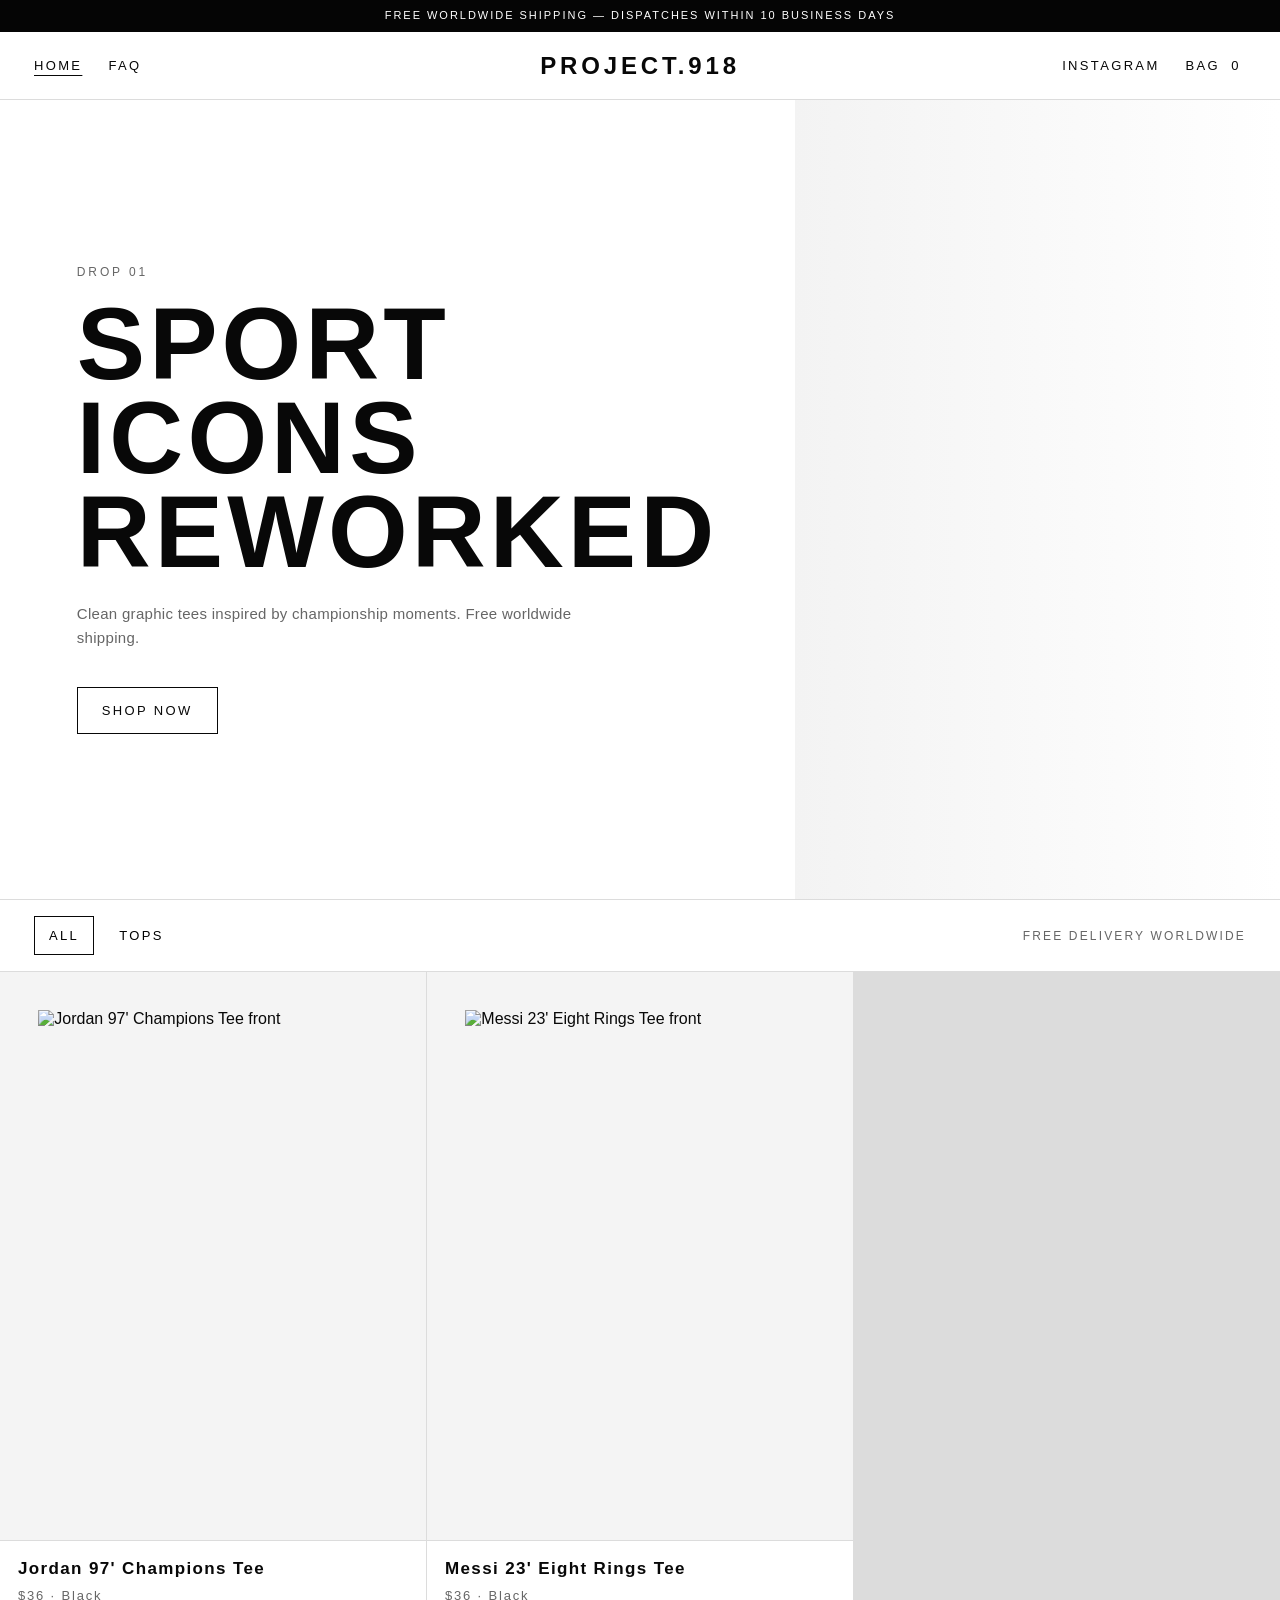
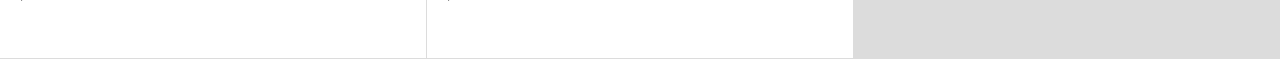
==== commit 622e9c8f: "Add files via upload" ====
--- a/index.html
+++ b/index.html
@@ -4,431 +4,178 @@
   <meta charset="UTF-8" />
   <meta name="viewport" content="width=device-width, initial-scale=1.0" />
 
-  <title>Project.918 Checkout Test</title>
+  <title>project.918</title>
+  <meta name="description" content="project.918 — championship inspired apparel. Free worldwide shipping." />
 
-  <style>
-    * {
-      box-sizing: border-box;
-      margin: 0;
-      padding: 0;
-    }
-
-    html,
-    body {
-      width: 100%;
-      height: 100%;
-      overflow: hidden;
-    }
-
-    body {
-      min-height: 100vh;
-      background: #050505;
-      color: white;
-      font-family: Arial, Helvetica, sans-serif;
-      display: flex;
-      align-items: center;
-      justify-content: center;
-      padding: 24px;
-    }
-
-    body.bmc-open {
-      overflow: hidden;
-    }
-
-    .card {
-      width: 100%;
-      max-width: 465px;
-      background: #101010;
-      border: 1px solid #252525;
-      border-radius: 28px;
-      padding: 32px;
-      box-shadow: 0 40px 110px rgba(0, 0, 0, 0.45);
-      position: relative;
-      z-index: 1;
-    }
-
-    .brand {
-      font-size: 12px;
-      letter-spacing: 5px;
-      text-transform: uppercase;
-      color: #aaa;
-      margin-bottom: 22px;
-    }
-
-    h1 {
-      font-size: 42px;
-      line-height: 1;
-      margin-bottom: 10px;
-    }
-
-    .price {
-      font-size: 24px;
-      margin-bottom: 26px;
-    }
-
-    label {
-      display: block;
-      margin-top: 15px;
-      margin-bottom: 8px;
-      color: #999;
-      font-size: 12px;
-      letter-spacing: 1.4px;
-      text-transform: uppercase;
-    }
-
-    input,
-    select {
-      width: 100%;
-      height: 50px;
-      border-radius: 13px;
-      border: 1px solid #333;
-      background: #050505;
-      color: white;
-      padding: 0 14px;
-      font-size: 15px;
-      outline: none;
-    }
-
-    input:focus,
-    select:focus {
-      border-color: #ffffff;
-    }
-
-    .summary {
-      margin-top: 20px;
-      padding: 16px;
-      background: #070707;
-      border: 1px solid #292929;
-      border-radius: 18px;
-      color: #d7d7d7;
-      font-size: 13px;
-      line-height: 1.65;
-      white-space: pre-line;
-    }
-
-    .checkout-btn {
-      width: 100%;
-      height: 58px;
-      margin-top: 22px;
-      border-radius: 999px;
-      border: none;
-      background: #ffffff;
-      color: #050505;
-      font-size: 16px;
-      font-weight: 900;
-      cursor: pointer;
-      transition: transform 0.15s ease, opacity 0.15s ease;
-    }
-
-    .checkout-btn:hover {
-      transform: translateY(-1px);
-      opacity: 0.92;
-    }
-
-    .copied {
-      display: none;
-      margin-top: 13px;
-      font-size: 12px;
-      color: #ffffff;
-      text-align: center;
-    }
-
-    .note {
-      margin-top: 12px;
-      color: #888;
-      font-size: 12px;
-      text-align: center;
-      line-height: 1.5;
-    }
-
-    /* CLEAN DARK BACKDROP BEHIND BMC */
-    #p918Backdrop {
-      position: fixed;
-      inset: 0;
-      z-index: 9990;
-      display: none;
-      background:
-        radial-gradient(circle at 50% 45%, rgba(255,255,255,0.13), transparent 0 28%),
-        radial-gradient(circle at 50% 55%, rgba(0,0,0,0.2), rgba(0,0,0,0.92) 72%);
-      backdrop-filter: blur(18px);
-    }
-
-    #p918Backdrop.active {
-      display: block;
-    }
-
-    /* SOFT SHADOW/PLATFORM UNDER THE WIDGET */
-    #p918WidgetShadow {
-      position: fixed;
-      z-index: 9991;
-      display: none;
-      top: 50%;
-      left: 50%;
-      width: 520px;
-      height: 720px;
-      max-width: calc(100vw - 24px);
-      max-height: calc(100vh - 24px);
-      transform: translate(-50%, -50%);
-      border-radius: 34px;
-      pointer-events: none;
-      box-shadow:
-        0 55px 150px rgba(0, 0, 0, 0.78),
-        0 0 0 1px rgba(255, 255, 255, 0.05),
-        0 0 90px rgba(64, 220, 165, 0.08);
-      background: rgba(255, 255, 255, 0.02);
-    }
-
-    #p918WidgetShadow.active {
-      display: block;
-    }
-
-    /*
-      Hide the original floating BMC button.
-      It still exists, but the customer only sees our Checkout button.
-    */
-    #bmc-wbtn {
-      opacity: 0 !important;
-      pointer-events: none !important;
-      width: 1px !important;
-      height: 1px !important;
-      overflow: hidden !important;
-      right: 0 !important;
-      bottom: 0 !important;
-    }
-
-    /*
-      Center the BMC widget.
-      No cropping. No iframe docking. Just clean centered overlay.
-    */
-    body.bmc-open #bmc-iframe,
-    body.bmc-open iframe[src*="buymeacoffee.com"],
-    body.bmc-open iframe[id*="bmc"],
-    body.bmc-open iframe[name*="bmc"] {
-      position: fixed !important;
-      top: 50% !important;
-      left: 50% !important;
-      right: auto !important;
-      bottom: auto !important;
-      transform: translate(-50%, -50%) !important;
-      z-index: 9999 !important;
-      border-radius: 30px !important;
-      box-shadow:
-        0 45px 120px rgba(0, 0, 0, 0.62),
-        0 20px 45px rgba(0, 0, 0, 0.45) !important;
-    }
-
-    @media (max-width: 540px) {
-      body {
-        padding: 18px;
-      }
-
-      .card {
-        padding: 24px;
-        border-radius: 24px;
-      }
-
-      h1 {
-        font-size: 34px;
-      }
-
-      #p918WidgetShadow {
-        width: calc(100vw - 22px);
-        height: calc(100vh - 70px);
-        border-radius: 28px;
-      }
-
-      body.bmc-open #bmc-iframe,
-      body.bmc-open iframe[src*="buymeacoffee.com"],
-      body.bmc-open iframe[id*="bmc"],
-      body.bmc-open iframe[name*="bmc"] {
-        width: calc(100vw - 22px) !important;
-        max-width: calc(100vw - 22px) !important;
-        border-radius: 26px !important;
-      }
-    }
-  </style>
+  <link rel="icon" type="image/webp" href="https://cdn.buymeacoffee.com/uploads/profile_pictures/2025/06/c0781a21d7ef67a74375c422ce5d52f8.png@300w_0e.webp" />
+  <link rel="stylesheet" href="assets/css/styles.css" />
 </head>
 
 <body>
-  <main class="card">
-    <div class="brand">Project.918</div>
+  <div class="announcement" id="announcement"></div>
 
-    <h1>Test Tee</h1>
-    <div class="price">$1.00</div>
+  <header class="site-header">
+    <nav class="nav-left" aria-label="Primary">
+      <a href="index.html" class="nav-link active">Home</a>
+      <a href="faq.html" class="nav-link">FAQ</a>
+    </nav>
 
-    <label for="size">Size</label>
-    <select id="size">
-      <option>S</option>
-      <option selected>M</option>
-      <option>L</option>
-      <option>XL</option>
-    </select>
+    <a class="brand-logo" href="index.html" aria-label="project.918 home">
+      <img id="brandLogo" alt="project.918" />
+      <span class="brand-fallback">project.918</span>
+    </a>
 
-    <label for="color">Color</label>
-    <select id="color">
-      <option selected>Black</option>
-      <option>White</option>
-    </select>
+    <nav class="nav-right" aria-label="Secondary">
+      <a href="https://instagram.com/project.918" target="_blank" rel="noopener" class="nav-link">Instagram</a>
+      <button class="bag-button" id="openCartButton" type="button">Bag <span id="cartCount">0</span></button>
+    </nav>
+  </header>
 
-    <label for="name">Name</label>
-    <input id="name" placeholder="Your name" />
+  <main>
+    <section class="hero">
+      <div class="hero-copy">
+        <p class="eyebrow" id="heroEyebrow">DROP 01</p>
+        <h1 id="heroTitle">SPORT ICONS REWORKED</h1>
+        <p id="heroSubtitle">Clean graphic tees inspired by championship moments.</p>
+        <a href="#products" class="hero-button">Shop now</a>
+      </div>
 
-    <label for="email">Email</label>
-    <input id="email" placeholder="your@email.com" />
+      <div class="hero-visual" aria-hidden="true">
+        <img id="heroImageLeft" class="hero-product hero-product-left" alt="" />
+        <img id="heroImageRight" class="hero-product hero-product-right" alt="" />
+      </div>
+    </section>
 
-    <div class="summary" id="summary"></div>
+    <section class="toolbar" id="products">
+      <div class="category-row">
+        <button class="category-chip active" data-filter="all">All</button>
+        <button class="category-chip" data-filter="Tops">Tops</button>
+      </div>
 
-    <button class="checkout-btn" onclick="checkout()">
-      Checkout
-    </button>
+      <div class="sort-note">
+        Free delivery worldwide
+      </div>
+    </section>
 
-    <div class="copied" id="copied">
-      Order details copied. Paste them in the BMC message box.
-    </div>
-
-    <p class="note">
-      Payment opens on this page through Buy Me a Coffee.
-    </p>
+    <section class="product-grid" id="productGrid" aria-live="polite"></section>
   </main>
 
-  <div id="p918Backdrop"></div>
-  <div id="p918WidgetShadow"></div>
+  <aside class="cart-drawer" id="cartDrawer" aria-hidden="true">
+    <div class="cart-panel">
+      <div class="cart-head">
+        <h2>Bag</h2>
+        <button type="button" class="icon-button" id="closeCartButton" aria-label="Close bag">×</button>
+      </div>
 
-  <!-- BUY ME A COFFEE WIDGET -->
+      <div id="cartItems" class="cart-items"></div>
+
+      <form class="checkout-form" id="checkoutForm">
+        <h3>Shipping details</h3>
+
+        <div class="field-grid">
+          <label>
+            Full name
+            <input id="customerName" required placeholder="Your name" autocomplete="name" />
+          </label>
+
+          <label>
+            Email
+            <input id="customerEmail" type="email" required placeholder="you@email.com" autocomplete="email" />
+          </label>
+        </div>
+
+        <label>
+          Instagram / phone <span>optional</span>
+          <input id="customerContact" placeholder="@username or phone" />
+        </label>
+
+        <label>
+          Country
+          <input id="customerCountry" required placeholder="Country" autocomplete="country-name" />
+        </label>
+
+        <label>
+          Full shipping address
+          <textarea id="customerAddress" required placeholder="City, street, building, apartment, postal code"></textarea>
+        </label>
+      </form>
+
+      <div class="cart-footer">
+        <div class="cart-total">
+          <span>Total</span>
+          <strong id="cartTotal">$0</strong>
+        </div>
+
+        <p class="checkout-warning">
+          Checkout opens the Buy Me a Coffee payment widget. Enter the exact total and paste the copied order details in the message box.
+        </p>
+
+        <button class="checkout-main" id="checkoutButton" type="button">Checkout</button>
+      </div>
+    </div>
+  </aside>
+
+  <div class="product-modal" id="productModal" aria-hidden="true">
+    <div class="modal-backdrop" id="modalBackdrop"></div>
+    <article class="modal-card" role="dialog" aria-modal="true" aria-labelledby="modalTitle">
+      <button class="modal-close" id="closeProductModal" aria-label="Close product">×</button>
+
+      <div class="modal-gallery">
+        <img id="modalMainImage" alt="" />
+        <div class="thumb-row">
+          <button type="button" class="thumb active" id="frontThumb">Front</button>
+          <button type="button" class="thumb" id="backThumb">Back</button>
+        </div>
+      </div>
+
+      <div class="modal-info">
+        <p class="eyebrow">project.918</p>
+        <h2 id="modalTitle"></h2>
+        <p class="modal-price" id="modalPrice"></p>
+        <p class="modal-description" id="modalDescription"></p>
+
+        <label>
+          Size
+          <select id="modalSize"></select>
+        </label>
+
+        <label>
+          Color
+          <select id="modalColor"></select>
+        </label>
+
+        <label>
+          Quantity
+          <select id="modalQuantity">
+            <option>1</option>
+            <option>2</option>
+            <option>3</option>
+            <option>4</option>
+          </select>
+        </label>
+
+        <button class="add-to-bag" id="addToBagButton">Add to bag</button>
+
+        <p class="mini-note">Free worldwide shipping. Dispatches within 10 business days.</p>
+      </div>
+    </article>
+  </div>
+
+  <!-- Buy Me a Coffee widget. Hidden launcher; opened by our Checkout button. -->
   <script
     data-name="BMC-Widget"
     data-cfasync="false"
     src="https://cdnjs.buymeacoffee.com/1.0.0/widget.prod.min.js"
     data-id="project.918"
     data-description="Project.918 Checkout"
-    data-message=""
+    data-message="Paste your copied Project.918 order details here."
     data-color="#111111"
     data-position="Right"
     data-x_margin="18"
     data-y_margin="18">
   </script>
 
-  <script>
-    const product = "Project.918 Test Tee";
-    const price = "$1.00";
-    const orderId = "P918-" + Math.floor(100000 + Math.random() * 900000);
-
-    const sizeInput = document.getElementById("size");
-    const colorInput = document.getElementById("color");
-    const nameInput = document.getElementById("name");
-    const emailInput = document.getElementById("email");
-    const summary = document.getElementById("summary");
-    const copied = document.getElementById("copied");
-
-    const backdrop = document.getElementById("p918Backdrop");
-    const widgetShadow = document.getElementById("p918WidgetShadow");
-
-    function buildOrderDetails() {
-      return `Order ID: ${orderId}
-Product: ${product}
-Price: ${price}
-Size: ${sizeInput.value}
-Color: ${colorInput.value}
-Name: ${nameInput.value || "-"}
-Email: ${emailInput.value || "-"}`;
-    }
-
-    function updateSummary() {
-      summary.textContent = buildOrderDetails();
-    }
-
-    async function copyOrderDetails() {
-      const details = buildOrderDetails();
-
-      try {
-        await navigator.clipboard.writeText(details);
-        copied.style.display = "block";
-      } catch (e) {
-        alert(details);
-      }
-    }
-
-    function centerBMCWidget() {
-      const frames = [
-        document.getElementById("bmc-iframe"),
-        ...document.querySelectorAll('iframe[src*="buymeacoffee.com"]'),
-        ...document.querySelectorAll('iframe[id*="bmc"]'),
-        ...document.querySelectorAll('iframe[name*="bmc"]')
-      ].filter(Boolean);
-
-      frames.forEach((frame) => {
-        frame.style.setProperty("position", "fixed", "important");
-        frame.style.setProperty("top", "50%", "important");
-        frame.style.setProperty("left", "50%", "important");
-        frame.style.setProperty("right", "auto", "important");
-        frame.style.setProperty("bottom", "auto", "important");
-        frame.style.setProperty("transform", "translate(-50%, -50%)", "important");
-        frame.style.setProperty("z-index", "9999", "important");
-        frame.style.setProperty("border-radius", "30px", "important");
-        frame.style.setProperty("box-shadow", "0 45px 120px rgba(0,0,0,0.62), 0 20px 45px rgba(0,0,0,0.45)", "important");
-      });
-    }
-
-    function showOverlay() {
-      document.body.classList.add("bmc-open");
-      backdrop.classList.add("active");
-      widgetShadow.classList.add("active");
-    }
-
-    function hideOverlay() {
-      document.body.classList.remove("bmc-open");
-      backdrop.classList.remove("active");
-      widgetShadow.classList.remove("active");
-    }
-
-    async function checkout() {
-      await copyOrderDetails();
-
-      const bmcButton = document.querySelector("#bmc-wbtn");
-
-      if (!bmcButton) {
-        alert("Checkout is still loading. Try again in one second.");
-        return;
-      }
-
-      showOverlay();
-      bmcButton.click();
-
-      setTimeout(centerBMCWidget, 100);
-      setTimeout(centerBMCWidget, 300);
-      setTimeout(centerBMCWidget, 700);
-      setTimeout(centerBMCWidget, 1200);
-    }
-
-    /*
-      If customer clicks the dark area, close the BMC widget by clicking the hidden BMC button.
-    */
-    backdrop.addEventListener("click", () => {
-      const bmcButton = document.querySelector("#bmc-wbtn");
-      if (bmcButton) bmcButton.click();
-      hideOverlay();
-    });
-
-    document.addEventListener("keydown", (e) => {
-      if (e.key === "Escape") {
-        const bmcButton = document.querySelector("#bmc-wbtn");
-        if (bmcButton) bmcButton.click();
-        hideOverlay();
-      }
-    });
-
-    setInterval(() => {
-      if (document.body.classList.contains("bmc-open")) {
-        centerBMCWidget();
-      }
-    }, 400);
-
-    sizeInput.addEventListener("change", updateSummary);
-    colorInput.addEventListener("change", updateSummary);
-    nameInput.addEventListener("input", updateSummary);
-    emailInput.addEventListener("input", updateSummary);
-
-    updateSummary();
-  </script>
+  <script src="products.js"></script>
+  <script src="assets/js/app.js"></script>
 </body>
 </html>
--- a/assets/css/styles.css
+++ b/assets/css/styles.css
@@ -0,0 +1,966 @@
+@font-face {
+  font-family: "P918Condensed";
+  src: local("Arial Narrow");
+  font-display: swap;
+}
+
+:root {
+  --bg: #ffffff;
+  --ink: #080808;
+  --muted: #666666;
+  --line: #dcdcdc;
+  --soft: #f5f5f5;
+  --black: #050505;
+  --white: #ffffff;
+  --green: #40dca5;
+  --radius: 0;
+  --header-height: 68px;
+}
+
+* {
+  box-sizing: border-box;
+}
+
+html {
+  scroll-behavior: smooth;
+}
+
+body {
+  margin: 0;
+  background: var(--bg);
+  color: var(--ink);
+  font-family: "P918Condensed", "Arial Narrow", Arial, Helvetica, sans-serif;
+  letter-spacing: 0.04em;
+  text-transform: uppercase;
+}
+
+button,
+input,
+select,
+textarea {
+  font: inherit;
+}
+
+button {
+  cursor: pointer;
+}
+
+a {
+  color: inherit;
+  text-decoration: none;
+}
+
+img {
+  display: block;
+}
+
+.announcement {
+  width: 100%;
+  min-height: 32px;
+  background: var(--black);
+  color: var(--white);
+  display: flex;
+  align-items: center;
+  justify-content: center;
+  text-align: center;
+  padding: 8px 14px;
+  font-size: 11px;
+  letter-spacing: 0.18em;
+  line-height: 1.4;
+}
+
+.site-header {
+  position: sticky;
+  top: 0;
+  z-index: 50;
+  height: var(--header-height);
+  background: rgba(255, 255, 255, 0.96);
+  backdrop-filter: blur(14px);
+  border-bottom: 1px solid var(--line);
+  display: grid;
+  grid-template-columns: 1fr auto 1fr;
+  align-items: center;
+  padding: 0 34px;
+}
+
+.nav-left,
+.nav-right {
+  display: flex;
+  gap: 26px;
+  align-items: center;
+}
+
+.nav-right {
+  justify-content: flex-end;
+}
+
+.nav-link,
+.bag-button {
+  background: none;
+  border: 0;
+  color: var(--ink);
+  font-size: 13px;
+  letter-spacing: 0.18em;
+  text-transform: uppercase;
+  padding: 6px 0;
+}
+
+.nav-link.active,
+.nav-link:hover,
+.bag-button:hover {
+  text-decoration: underline;
+  text-underline-offset: 5px;
+}
+
+.brand-logo {
+  display: flex;
+  align-items: center;
+  justify-content: center;
+  min-width: 190px;
+}
+
+.brand-logo img {
+  width: 190px;
+  height: auto;
+  max-height: 32px;
+  object-fit: contain;
+}
+
+.brand-fallback {
+  display: none;
+  font-size: 24px;
+  letter-spacing: 0.16em;
+  font-weight: 700;
+}
+
+.bag-button span {
+  display: inline-flex;
+  min-width: 20px;
+  justify-content: center;
+}
+
+.hero {
+  min-height: calc(100vh - var(--header-height) - 32px);
+  display: grid;
+  grid-template-columns: 0.9fr 1.1fr;
+  align-items: stretch;
+  border-bottom: 1px solid var(--line);
+}
+
+.hero-copy {
+  padding: clamp(34px, 6vw, 78px);
+  display: flex;
+  flex-direction: column;
+  justify-content: center;
+}
+
+.eyebrow {
+  margin: 0 0 18px;
+  color: var(--muted);
+  font-size: 12px;
+  letter-spacing: 0.24em;
+}
+
+.hero h1,
+.faq-hero h1 {
+  margin: 0;
+  font-size: clamp(48px, 8vw, 118px);
+  line-height: 0.92;
+  letter-spacing: 0.04em;
+  max-width: 760px;
+}
+
+.hero p:not(.eyebrow),
+.faq-hero p {
+  max-width: 520px;
+  margin: 22px 0 0;
+  color: var(--muted);
+  text-transform: none;
+  letter-spacing: 0.02em;
+  font-family: Arial, Helvetica, sans-serif;
+  line-height: 1.65;
+  font-size: 15px;
+}
+
+.hero-button {
+  margin-top: 36px;
+  display: inline-flex;
+  width: fit-content;
+  border: 1px solid var(--ink);
+  padding: 15px 24px;
+  font-size: 13px;
+  letter-spacing: 0.18em;
+}
+
+.hero-button:hover {
+  background: var(--ink);
+  color: var(--white);
+}
+
+.hero-visual {
+  position: relative;
+  min-height: 560px;
+  background:
+    linear-gradient(90deg, #f3f3f3, #ffffff);
+  overflow: hidden;
+  display: flex;
+  align-items: center;
+  justify-content: center;
+}
+
+.hero-product {
+  position: absolute;
+  width: min(44vw, 520px);
+  max-height: 92%;
+  object-fit: contain;
+  filter: drop-shadow(0 42px 55px rgba(0,0,0,0.13));
+}
+
+.hero-product-left {
+  left: 7%;
+  transform: rotate(-1.5deg);
+}
+
+.hero-product-right {
+  right: 5%;
+  transform: rotate(1.5deg);
+}
+
+.toolbar {
+  min-height: 72px;
+  display: flex;
+  justify-content: space-between;
+  align-items: center;
+  gap: 22px;
+  padding: 0 34px;
+  border-bottom: 1px solid var(--line);
+}
+
+.category-row {
+  display: flex;
+  gap: 10px;
+  align-items: center;
+}
+
+.category-chip {
+  border: 1px solid transparent;
+  background: transparent;
+  padding: 11px 14px;
+  font-size: 13px;
+  letter-spacing: 0.18em;
+  text-transform: uppercase;
+}
+
+.category-chip.active,
+.category-chip:hover {
+  border-color: var(--ink);
+}
+
+.sort-note {
+  font-size: 12px;
+  letter-spacing: 0.18em;
+  color: var(--muted);
+}
+
+.product-grid {
+  display: grid;
+  grid-template-columns: repeat(3, minmax(0, 1fr));
+  gap: 1px;
+  background: var(--line);
+  border-bottom: 1px solid var(--line);
+}
+
+.product-card {
+  background: var(--white);
+  border: 0;
+  text-align: left;
+  padding: 0;
+  color: var(--ink);
+  min-width: 0;
+}
+
+.product-media {
+  aspect-ratio: 3 / 4;
+  background: #f4f4f4;
+  position: relative;
+  overflow: hidden;
+}
+
+.product-media img {
+  width: 100%;
+  height: 100%;
+  object-fit: contain;
+  padding: 9%;
+  transition: opacity 0.25s ease, transform 0.3s ease;
+}
+
+.product-media img.back {
+  position: absolute;
+  inset: 0;
+  opacity: 0;
+}
+
+.product-card:hover .product-media img.front {
+  opacity: 0;
+  transform: scale(1.015);
+}
+
+.product-card:hover .product-media img.back {
+  opacity: 1;
+  transform: scale(1.015);
+}
+
+.product-info {
+  min-height: 118px;
+  padding: 17px 18px 22px;
+  border-top: 1px solid var(--line);
+}
+
+.product-info h2 {
+  margin: 0;
+  font-size: 17px;
+  line-height: 1.24;
+  letter-spacing: 0.08em;
+}
+
+.product-info p {
+  margin: 9px 0 0;
+  color: var(--muted);
+  font-size: 13px;
+  letter-spacing: 0.14em;
+}
+
+/* Product modal */
+.product-modal {
+  position: fixed;
+  inset: 0;
+  z-index: 100;
+  display: none;
+}
+
+.product-modal.active {
+  display: block;
+}
+
+.modal-backdrop {
+  position: absolute;
+  inset: 0;
+  background: rgba(0,0,0,0.66);
+  backdrop-filter: blur(14px);
+}
+
+.modal-card {
+  position: absolute;
+  inset: 50% auto auto 50%;
+  transform: translate(-50%, -50%);
+  width: min(1120px, calc(100vw - 32px));
+  max-height: calc(100vh - 32px);
+  background: var(--white);
+  display: grid;
+  grid-template-columns: 1.1fr 0.9fr;
+  overflow: auto;
+  box-shadow: 0 46px 120px rgba(0,0,0,0.28);
+}
+
+.modal-close {
+  position: absolute;
+  top: 18px;
+  right: 18px;
+  z-index: 2;
+  width: 42px;
+  height: 42px;
+  border: 1px solid var(--line);
+  background: var(--white);
+  font-size: 30px;
+  line-height: 1;
+}
+
+.modal-gallery {
+  background: #f3f3f3;
+  padding: clamp(20px, 4vw, 54px);
+  display: flex;
+  flex-direction: column;
+  justify-content: center;
+}
+
+.modal-gallery img {
+  width: 100%;
+  height: min(66vh, 700px);
+  object-fit: contain;
+}
+
+.thumb-row {
+  display: flex;
+  gap: 8px;
+  justify-content: center;
+  margin-top: 18px;
+}
+
+.thumb {
+  border: 1px solid var(--line);
+  background: var(--white);
+  padding: 10px 14px;
+  font-size: 12px;
+  letter-spacing: 0.18em;
+}
+
+.thumb.active {
+  border-color: var(--ink);
+}
+
+.modal-info {
+  padding: clamp(26px, 4vw, 60px);
+  display: flex;
+  flex-direction: column;
+  justify-content: center;
+}
+
+.modal-info h2 {
+  margin: 0;
+  font-size: clamp(30px, 4vw, 54px);
+  line-height: 0.96;
+}
+
+.modal-price {
+  margin: 16px 0 0;
+  font-size: 20px;
+  color: var(--ink);
+}
+
+.modal-description,
+.mini-note {
+  text-transform: none;
+  font-family: Arial, Helvetica, sans-serif;
+  letter-spacing: 0;
+  line-height: 1.65;
+  color: var(--muted);
+}
+
+.modal-description {
+  margin: 20px 0 22px;
+}
+
+.modal-info label,
+.checkout-form label {
+  display: grid;
+  gap: 8px;
+  margin-bottom: 15px;
+  font-size: 12px;
+  letter-spacing: 0.18em;
+  color: var(--muted);
+}
+
+.modal-info select,
+.checkout-form input,
+.checkout-form textarea {
+  width: 100%;
+  border: 1px solid var(--line);
+  background: var(--white);
+  min-height: 48px;
+  padding: 12px;
+  border-radius: 0;
+  color: var(--ink);
+  letter-spacing: 0.06em;
+  text-transform: none;
+  font-family: Arial, Helvetica, sans-serif;
+}
+
+.add-to-bag,
+.checkout-main {
+  min-height: 54px;
+  border: 1px solid var(--ink);
+  background: var(--ink);
+  color: var(--white);
+  font-size: 13px;
+  letter-spacing: 0.18em;
+  text-transform: uppercase;
+}
+
+.add-to-bag:hover,
+.checkout-main:hover {
+  background: var(--white);
+  color: var(--ink);
+}
+
+/* Cart */
+.cart-drawer {
+  position: fixed;
+  inset: 0;
+  z-index: 90;
+  pointer-events: none;
+}
+
+.cart-drawer.active {
+  pointer-events: auto;
+}
+
+.cart-drawer::before {
+  content: "";
+  position: absolute;
+  inset: 0;
+  opacity: 0;
+  background: rgba(0,0,0,0.45);
+  transition: opacity 0.22s ease;
+}
+
+.cart-drawer.active::before {
+  opacity: 1;
+}
+
+.cart-panel {
+  position: absolute;
+  top: 0;
+  right: 0;
+  width: min(460px, 100vw);
+  height: 100%;
+  background: var(--white);
+  transform: translateX(100%);
+  transition: transform 0.26s ease;
+  display: flex;
+  flex-direction: column;
+  border-left: 1px solid var(--line);
+}
+
+.cart-drawer.active .cart-panel {
+  transform: translateX(0);
+}
+
+.cart-head {
+  height: 72px;
+  border-bottom: 1px solid var(--line);
+  display: flex;
+  align-items: center;
+  justify-content: space-between;
+  padding: 0 22px;
+}
+
+.cart-head h2 {
+  margin: 0;
+  font-size: 26px;
+}
+
+.icon-button {
+  width: 40px;
+  height: 40px;
+  border: 1px solid var(--line);
+  background: var(--white);
+  font-size: 26px;
+}
+
+.cart-items {
+  padding: 20px 22px 0;
+  overflow: auto;
+  flex: 1;
+}
+
+.empty-cart {
+  margin-top: 30px;
+  color: var(--muted);
+  text-transform: none;
+  font-family: Arial, Helvetica, sans-serif;
+  letter-spacing: 0;
+}
+
+.cart-item {
+  display: grid;
+  grid-template-columns: 82px 1fr auto;
+  gap: 14px;
+  padding-bottom: 18px;
+  margin-bottom: 18px;
+  border-bottom: 1px solid var(--line);
+}
+
+.cart-item img {
+  width: 82px;
+  height: 110px;
+  object-fit: contain;
+  background: #f4f4f4;
+}
+
+.cart-item h3 {
+  margin: 0;
+  font-size: 15px;
+  line-height: 1.28;
+}
+
+.cart-item p {
+  margin: 7px 0 0;
+  font-size: 12px;
+  color: var(--muted);
+  letter-spacing: 0.08em;
+}
+
+.remove-item {
+  border: 0;
+  background: transparent;
+  color: var(--muted);
+  font-size: 18px;
+  align-self: start;
+}
+
+.checkout-form {
+  padding: 18px 22px 0;
+  border-top: 1px solid var(--line);
+}
+
+.checkout-form h3 {
+  margin: 0 0 14px;
+  font-size: 16px;
+}
+
+.field-grid {
+  display: grid;
+  grid-template-columns: 1fr 1fr;
+  gap: 12px;
+}
+
+.checkout-form label span {
+  text-transform: none;
+  letter-spacing: 0;
+}
+
+.checkout-form textarea {
+  min-height: 82px;
+  resize: vertical;
+}
+
+.cart-footer {
+  padding: 18px 22px 22px;
+  border-top: 1px solid var(--line);
+}
+
+.cart-total {
+  display: flex;
+  justify-content: space-between;
+  align-items: center;
+  margin-bottom: 12px;
+}
+
+.cart-total span {
+  color: var(--muted);
+  font-size: 12px;
+  letter-spacing: 0.18em;
+}
+
+.cart-total strong {
+  font-size: 26px;
+}
+
+.checkout-warning {
+  margin: 0 0 14px;
+  text-transform: none;
+  font-family: Arial, Helvetica, sans-serif;
+  color: var(--muted);
+  letter-spacing: 0;
+  line-height: 1.45;
+  font-size: 12px;
+}
+
+/* BMC widget handling */
+#bmc-wbtn {
+  opacity: 0 !important;
+  pointer-events: none !important;
+  width: 1px !important;
+  height: 1px !important;
+  overflow: hidden !important;
+  right: 0 !important;
+  bottom: 0 !important;
+}
+
+body.bmc-open #bmc-iframe,
+body.bmc-open iframe[src*="buymeacoffee.com"],
+body.bmc-open iframe[id*="bmc"],
+body.bmc-open iframe[name*="bmc"] {
+  position: fixed !important;
+  top: 50% !important;
+  left: 50% !important;
+  right: auto !important;
+  bottom: auto !important;
+  transform: translate(-50%, -50%) !important;
+  z-index: 9999 !important;
+  border-radius: 24px !important;
+  box-shadow: 0 36px 120px rgba(0,0,0,0.48) !important;
+}
+
+.bmc-backdrop {
+  position: fixed;
+  inset: 0;
+  z-index: 9990;
+  display: none;
+  background: rgba(0,0,0,0.72);
+  backdrop-filter: blur(12px);
+}
+
+.bmc-backdrop.active {
+  display: block;
+}
+
+/* FAQ */
+.faq-page {
+  padding: clamp(34px, 6vw, 80px) 34px;
+}
+
+.faq-hero {
+  max-width: 900px;
+  margin-bottom: 52px;
+}
+
+.faq-grid {
+  display: grid;
+  grid-template-columns: repeat(4, minmax(0, 1fr));
+  border: 1px solid var(--line);
+  border-right: 0;
+}
+
+.faq-card {
+  padding: 28px;
+  border-right: 1px solid var(--line);
+}
+
+.faq-card h2,
+.embed-section h2,
+.shipping-section h2 {
+  margin: 0 0 16px;
+  font-size: 24px;
+  line-height: 1.05;
+}
+
+.faq-card p,
+.embed-section p,
+.shipping-intro {
+  margin: 0;
+  text-transform: none;
+  font-family: Arial, Helvetica, sans-serif;
+  line-height: 1.65;
+  letter-spacing: 0;
+  color: var(--muted);
+}
+
+.embed-section,
+.shipping-section {
+  margin-top: 56px;
+  border-top: 1px solid var(--line);
+  padding-top: 42px;
+}
+
+.embed-section {
+  display: grid;
+  grid-template-columns: 0.75fr 1.25fr;
+  gap: 34px;
+  align-items: start;
+}
+
+.embed-placeholder {
+  aspect-ratio: 16 / 9;
+  background: #f4f4f4;
+  border: 1px dashed #cfcfcf;
+  display: flex;
+  align-items: center;
+  justify-content: center;
+  color: var(--muted);
+  font-size: 13px;
+  letter-spacing: 0.14em;
+}
+
+.shipping-intro {
+  max-width: 760px;
+  margin-bottom: 28px;
+}
+
+.country-grid {
+  display: grid;
+  grid-template-columns: repeat(4, minmax(0, 1fr));
+  gap: 1px;
+  background: var(--line);
+  border: 1px solid var(--line);
+}
+
+.country {
+  background: var(--white);
+  padding: 14px 16px;
+  font-size: 13px;
+  letter-spacing: 0.1em;
+  line-height: 1.45;
+}
+
+.footer {
+  border-top: 1px solid var(--line);
+  min-height: 74px;
+  display: flex;
+  gap: 22px;
+  align-items: center;
+  justify-content: center;
+  color: var(--muted);
+  font-size: 12px;
+  letter-spacing: 0.18em;
+}
+
+/* Responsive */
+@media (max-width: 980px) {
+  .hero {
+    grid-template-columns: 1fr;
+  }
+
+  .hero-copy {
+    min-height: 46vh;
+  }
+
+  .hero-visual {
+    min-height: 48vh;
+  }
+
+  .product-grid {
+    grid-template-columns: repeat(2, minmax(0, 1fr));
+  }
+
+  .modal-card {
+    grid-template-columns: 1fr;
+  }
+
+  .modal-info {
+    padding-top: 28px;
+  }
+
+  .faq-grid {
+    grid-template-columns: repeat(2, minmax(0, 1fr));
+  }
+
+  .embed-section {
+    grid-template-columns: 1fr;
+  }
+
+  .country-grid {
+    grid-template-columns: repeat(2, minmax(0, 1fr));
+  }
+}
+
+@media (max-width: 680px) {
+  :root {
+    --header-height: 58px;
+  }
+
+  .announcement {
+    font-size: 9px;
+    letter-spacing: 0.14em;
+  }
+
+  .site-header {
+    padding: 0 14px;
+    grid-template-columns: 1fr auto 1fr;
+  }
+
+  .brand-logo {
+    min-width: 112px;
+  }
+
+  .brand-logo img {
+    width: 126px;
+  }
+
+  .nav-left,
+  .nav-right {
+    gap: 12px;
+  }
+
+  .nav-link,
+  .bag-button {
+    font-size: 10px;
+    letter-spacing: 0.12em;
+  }
+
+  .nav-right .nav-link {
+    display: none;
+  }
+
+  .hero-copy {
+    padding: 34px 18px;
+    min-height: auto;
+  }
+
+  .hero h1,
+  .faq-hero h1 {
+    font-size: clamp(42px, 15vw, 74px);
+  }
+
+  .hero-visual {
+    min-height: 420px;
+  }
+
+  .hero-product {
+    width: 70vw;
+  }
+
+  .hero-product-left {
+    left: -6%;
+  }
+
+  .hero-product-right {
+    right: -12%;
+  }
+
+  .toolbar {
+    padding: 12px 14px;
+    align-items: flex-start;
+    flex-direction: column;
+    gap: 10px;
+  }
+
+  .category-chip {
+    padding: 9px 11px;
+    font-size: 11px;
+  }
+
+  .product-info {
+    padding: 14px 12px 18px;
+    min-height: 104px;
+  }
+
+  .product-info h2 {
+    font-size: 13px;
+  }
+
+  .product-info p {
+    font-size: 11px;
+  }
+
+  .modal-card {
+    width: 100vw;
+    height: 100vh;
+    max-height: none;
+  }
+
+  .modal-gallery img {
+    height: 44vh;
+  }
+
+  .cart-panel {
+    width: 100vw;
+  }
+
+  .field-grid {
+    grid-template-columns: 1fr;
+    gap: 0;
+  }
+
+  .faq-page {
+    padding: 34px 18px;
+  }
+
+  .faq-grid,
+  .country-grid {
+    grid-template-columns: 1fr;
+  }
+
+  .faq-card {
+    border-right: 0;
+    border-bottom: 1px solid var(--line);
+  }
+
+  body.bmc-open #bmc-iframe,
+  body.bmc-open iframe[src*="buymeacoffee.com"],
+  body.bmc-open iframe[id*="bmc"],
+  body.bmc-open iframe[name*="bmc"] {
+    width: calc(100vw - 20px) !important;
+    max-width: calc(100vw - 20px) !important;
+  }
+}
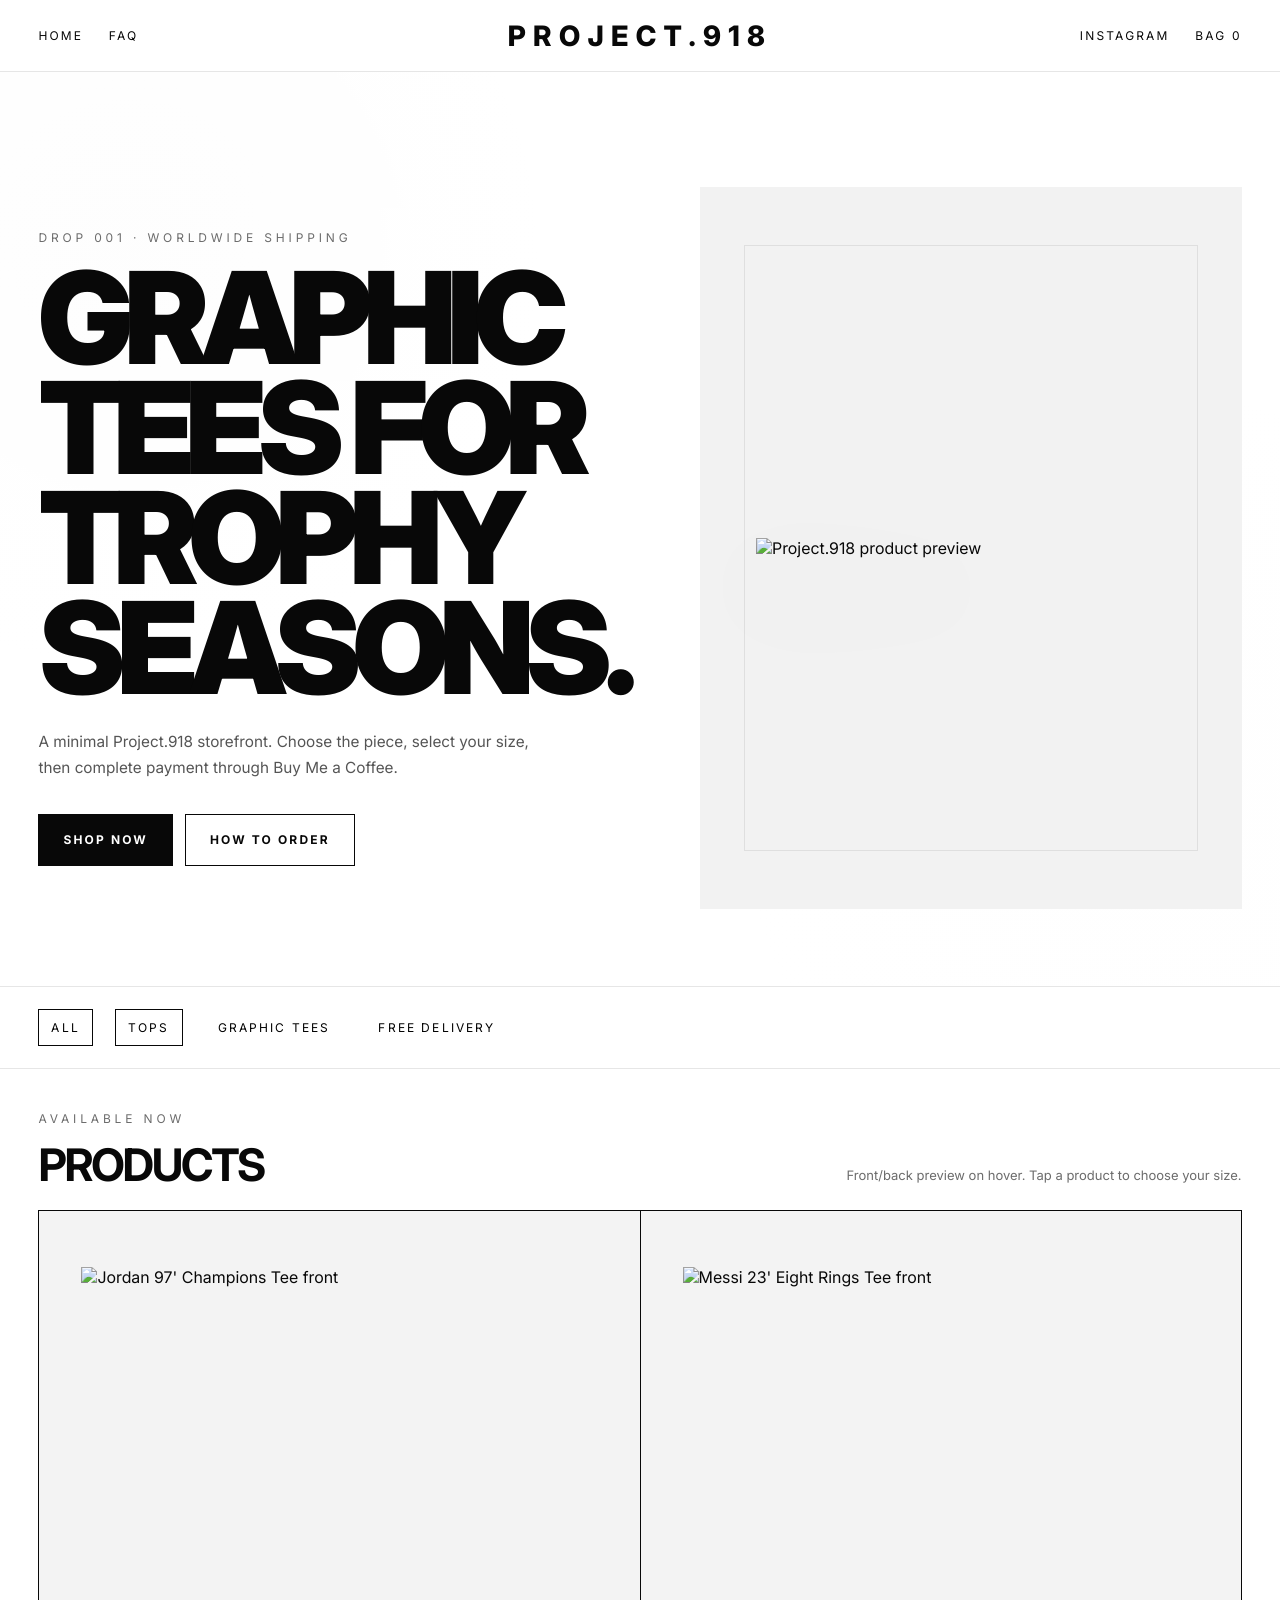
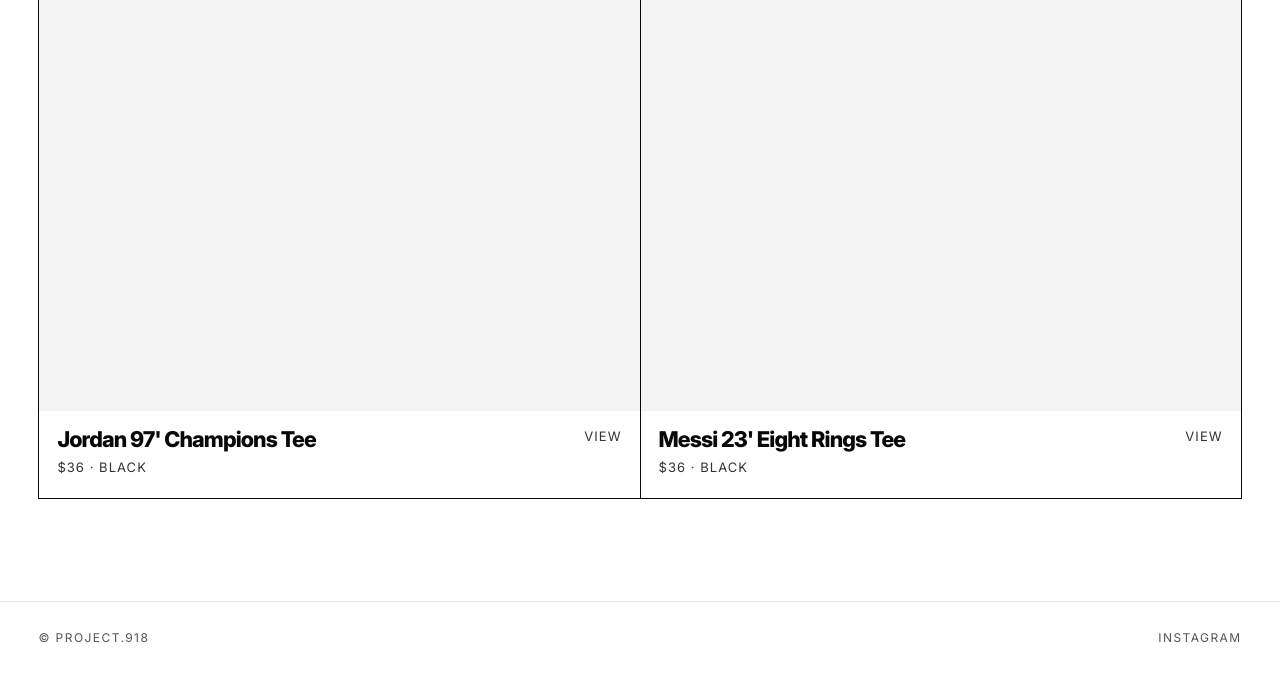
==== commit 47e0ff92: "Add files via upload" ====
--- a/index.html
+++ b/index.html
@@ -3,177 +3,55 @@
 <head>
   <meta charset="UTF-8" />
   <meta name="viewport" content="width=device-width, initial-scale=1.0" />
-
-  <title>project.918</title>
-  <meta name="description" content="project.918 — championship inspired apparel. Free worldwide shipping." />
-
-  <link rel="icon" type="image/webp" href="https://cdn.buymeacoffee.com/uploads/profile_pictures/2025/06/c0781a21d7ef67a74375c422ce5d52f8.png@300w_0e.webp" />
+  <title>Project.918</title>
+  <meta name="description" content="Project.918 graphic tees with free worldwide delivery." />
+  <link rel="icon" href="https://cdn.buymeacoffee.com/uploads/profile_pictures/2025/06/c0781a21d7ef67a74375c422ce5d52f8.png@300w_0e.webp" />
   <link rel="stylesheet" href="assets/css/styles.css" />
 </head>
-
 <body>
-  <div class="announcement" id="announcement"></div>
-
-  <header class="site-header">
-    <nav class="nav-left" aria-label="Primary">
-      <a href="index.html" class="nav-link active">Home</a>
-      <a href="faq.html" class="nav-link">FAQ</a>
-    </nav>
-
-    <a class="brand-logo" href="index.html" aria-label="project.918 home">
-      <img id="brandLogo" alt="project.918" />
-      <span class="brand-fallback">project.918</span>
-    </a>
-
-    <nav class="nav-right" aria-label="Secondary">
-      <a href="https://instagram.com/project.918" target="_blank" rel="noopener" class="nav-link">Instagram</a>
-      <button class="bag-button" id="openCartButton" type="button">Bag <span id="cartCount">0</span></button>
-    </nav>
-  </header>
+  <header class="site-header" data-header></header>
 
   <main>
     <section class="hero">
-      <div class="hero-copy">
-        <p class="eyebrow" id="heroEyebrow">DROP 01</p>
-        <h1 id="heroTitle">SPORT ICONS REWORKED</h1>
-        <p id="heroSubtitle">Clean graphic tees inspired by championship moments.</p>
-        <a href="#products" class="hero-button">Shop now</a>
+      <div>
+        <p class="hero-kicker">Drop 001 · Worldwide shipping</p>
+        <h1 class="hero-title">Graphic tees for trophy seasons.</h1>
+        <p class="hero-copy">A minimal Project.918 storefront. Choose the piece, select your size, then complete payment through Buy Me a Coffee.</p>
+        <div class="hero-actions">
+          <a class="primary-btn" href="#products">Shop now</a>
+          <a class="secondary-btn" href="faq/">How to order</a>
+        </div>
       </div>
-
       <div class="hero-visual" aria-hidden="true">
-        <img id="heroImageLeft" class="hero-product hero-product-left" alt="" />
-        <img id="heroImageRight" class="hero-product hero-product-right" alt="" />
+        <div class="hero-stack">
+          <img data-hero-image alt="Project.918 product preview" />
+        </div>
       </div>
     </section>
 
-    <section class="toolbar" id="products">
-      <div class="category-row">
-        <button class="category-chip active" data-filter="all">All</button>
-        <button class="category-chip" data-filter="Tops">Tops</button>
+    <nav class="category-bar" aria-label="Product categories">
+      <button class="category-pill active" type="button">All</button>
+      <button class="category-pill active" type="button">Tops</button>
+      <button class="category-pill" type="button">Graphic tees</button>
+      <button class="category-pill" type="button">Free delivery</button>
+    </nav>
+
+    <section class="products-section" id="products">
+      <div class="section-head">
+        <div>
+          <p class="section-kicker">Available now</p>
+          <h2 class="section-title">Products</h2>
+        </div>
+        <p class="section-note">Front/back preview on hover. Tap a product to choose your size.</p>
       </div>
-
-      <div class="sort-note">
-        Free delivery worldwide
-      </div>
+      <div class="product-grid" data-products-grid></div>
     </section>
-
-    <section class="product-grid" id="productGrid" aria-live="polite"></section>
   </main>
 
-  <aside class="cart-drawer" id="cartDrawer" aria-hidden="true">
-    <div class="cart-panel">
-      <div class="cart-head">
-        <h2>Bag</h2>
-        <button type="button" class="icon-button" id="closeCartButton" aria-label="Close bag">×</button>
-      </div>
-
-      <div id="cartItems" class="cart-items"></div>
-
-      <form class="checkout-form" id="checkoutForm">
-        <h3>Shipping details</h3>
-
-        <div class="field-grid">
-          <label>
-            Full name
-            <input id="customerName" required placeholder="Your name" autocomplete="name" />
-          </label>
-
-          <label>
-            Email
-            <input id="customerEmail" type="email" required placeholder="you@email.com" autocomplete="email" />
-          </label>
-        </div>
-
-        <label>
-          Instagram / phone <span>optional</span>
-          <input id="customerContact" placeholder="@username or phone" />
-        </label>
-
-        <label>
-          Country
-          <input id="customerCountry" required placeholder="Country" autocomplete="country-name" />
-        </label>
-
-        <label>
-          Full shipping address
-          <textarea id="customerAddress" required placeholder="City, street, building, apartment, postal code"></textarea>
-        </label>
-      </form>
-
-      <div class="cart-footer">
-        <div class="cart-total">
-          <span>Total</span>
-          <strong id="cartTotal">$0</strong>
-        </div>
-
-        <p class="checkout-warning">
-          Checkout opens the Buy Me a Coffee payment widget. Enter the exact total and paste the copied order details in the message box.
-        </p>
-
-        <button class="checkout-main" id="checkoutButton" type="button">Checkout</button>
-      </div>
-    </div>
-  </aside>
-
-  <div class="product-modal" id="productModal" aria-hidden="true">
-    <div class="modal-backdrop" id="modalBackdrop"></div>
-    <article class="modal-card" role="dialog" aria-modal="true" aria-labelledby="modalTitle">
-      <button class="modal-close" id="closeProductModal" aria-label="Close product">×</button>
-
-      <div class="modal-gallery">
-        <img id="modalMainImage" alt="" />
-        <div class="thumb-row">
-          <button type="button" class="thumb active" id="frontThumb">Front</button>
-          <button type="button" class="thumb" id="backThumb">Back</button>
-        </div>
-      </div>
-
-      <div class="modal-info">
-        <p class="eyebrow">project.918</p>
-        <h2 id="modalTitle"></h2>
-        <p class="modal-price" id="modalPrice"></p>
-        <p class="modal-description" id="modalDescription"></p>
-
-        <label>
-          Size
-          <select id="modalSize"></select>
-        </label>
-
-        <label>
-          Color
-          <select id="modalColor"></select>
-        </label>
-
-        <label>
-          Quantity
-          <select id="modalQuantity">
-            <option>1</option>
-            <option>2</option>
-            <option>3</option>
-            <option>4</option>
-          </select>
-        </label>
-
-        <button class="add-to-bag" id="addToBagButton">Add to bag</button>
-
-        <p class="mini-note">Free worldwide shipping. Dispatches within 10 business days.</p>
-      </div>
-    </article>
-  </div>
-
-  <!-- Buy Me a Coffee widget. Hidden launcher; opened by our Checkout button. -->
-  <script
-    data-name="BMC-Widget"
-    data-cfasync="false"
-    src="https://cdnjs.buymeacoffee.com/1.0.0/widget.prod.min.js"
-    data-id="project.918"
-    data-description="Project.918 Checkout"
-    data-message="Paste your copied Project.918 order details here."
-    data-color="#111111"
-    data-position="Right"
-    data-x_margin="18"
-    data-y_margin="18">
-  </script>
+  <footer class="footer">
+    <span>© Project.918</span>
+    <a href="https://instagram.com/project.918" target="_blank" rel="noopener">Instagram</a>
+  </footer>
 
   <script src="products.js"></script>
   <script src="assets/js/app.js"></script>
--- a/assets/css/styles.css
+++ b/assets/css/styles.css
@@ -1,662 +1,456 @@
-@font-face {
-  font-family: "P918Condensed";
-  src: local("Arial Narrow");
-  font-display: swap;
-}
+@import url('https://fonts.googleapis.com/css2?family=Inter:wght@400;500;600;700;800;900&display=swap');
 
 :root {
   --bg: #ffffff;
   --ink: #080808;
-  --muted: #666666;
-  --line: #dcdcdc;
-  --soft: #f5f5f5;
-  --black: #050505;
-  --white: #ffffff;
-  --green: #40dca5;
-  --radius: 0;
-  --header-height: 68px;
-}
-
-* {
-  box-sizing: border-box;
-}
-
-html {
-  scroll-behavior: smooth;
-}
-
+  --muted: #6c6c6c;
+  --line: #e6e6e6;
+  --soft: #f4f4f4;
+  --dark: #050505;
+  --accent: #111111;
+  --header-height: 72px;
+  --page-pad: clamp(16px, 3vw, 48px);
+}
+
+* { box-sizing: border-box; }
+html { scroll-behavior: smooth; }
 body {
   margin: 0;
   background: var(--bg);
   color: var(--ink);
-  font-family: "P918Condensed", "Arial Narrow", Arial, Helvetica, sans-serif;
-  letter-spacing: 0.04em;
-  text-transform: uppercase;
-}
-
-button,
-input,
-select,
-textarea {
-  font: inherit;
-}
-
-button {
-  cursor: pointer;
-}
-
-a {
-  color: inherit;
-  text-decoration: none;
-}
-
-img {
-  display: block;
-}
-
-.announcement {
-  width: 100%;
-  min-height: 32px;
-  background: var(--black);
-  color: var(--white);
-  display: flex;
-  align-items: center;
-  justify-content: center;
-  text-align: center;
-  padding: 8px 14px;
-  font-size: 11px;
-  letter-spacing: 0.18em;
-  line-height: 1.4;
-}
+  font-family: 'Inter', Arial, Helvetica, sans-serif;
+  -webkit-font-smoothing: antialiased;
+  text-rendering: geometricPrecision;
+}
+body.locked { overflow: hidden; }
+
+a { color: inherit; text-decoration: none; }
+button, input, select, textarea { font: inherit; }
+button { cursor: pointer; }
+img { max-width: 100%; display: block; }
 
 .site-header {
+  height: var(--header-height);
   position: sticky;
   top: 0;
-  z-index: 50;
-  height: var(--header-height);
-  background: rgba(255, 255, 255, 0.96);
-  backdrop-filter: blur(14px);
+  z-index: 100;
+  background: rgba(255,255,255,0.92);
+  backdrop-filter: blur(16px);
   border-bottom: 1px solid var(--line);
   display: grid;
   grid-template-columns: 1fr auto 1fr;
   align-items: center;
-  padding: 0 34px;
-}
-
-.nav-left,
-.nav-right {
-  display: flex;
-  gap: 26px;
-  align-items: center;
-}
-
-.nav-right {
-  justify-content: flex-end;
-}
+  padding: 0 var(--page-pad);
+}
+
+.header-left,
+.header-right {
+  display: flex;
+  align-items: center;
+  gap: clamp(16px, 2vw, 34px);
+}
+.header-right { justify-content: flex-end; }
 
 .nav-link,
-.bag-button {
-  background: none;
+.bag-link,
+.small-link {
   border: 0;
+  background: transparent;
   color: var(--ink);
-  font-size: 13px;
-  letter-spacing: 0.18em;
-  text-transform: uppercase;
-  padding: 6px 0;
-}
-
-.nav-link.active,
+  font-size: 12px;
+  line-height: 1;
+  letter-spacing: .18em;
+  text-transform: uppercase;
+  white-space: nowrap;
+}
 .nav-link:hover,
-.bag-button:hover {
-  text-decoration: underline;
-  text-underline-offset: 5px;
-}
-
-.brand-logo {
+.bag-link:hover,
+.small-link:hover { opacity: .55; }
+
+.logo {
   display: flex;
   align-items: center;
   justify-content: center;
-  min-width: 190px;
-}
-
-.brand-logo img {
-  width: 190px;
-  height: auto;
-  max-height: 32px;
+  min-width: 140px;
+}
+.logo img {
+  width: clamp(130px, 14vw, 190px);
+  max-height: 28px;
   object-fit: contain;
 }
-
-.brand-fallback {
-  display: none;
-  font-size: 24px;
-  letter-spacing: 0.16em;
-  font-weight: 700;
-}
-
-.bag-button span {
-  display: inline-flex;
-  min-width: 20px;
-  justify-content: center;
+.logo-fallback {
+  font-size: clamp(20px, 2.2vw, 30px);
+  font-weight: 800;
+  letter-spacing: .26em;
+  text-transform: uppercase;
 }
 
 .hero {
-  min-height: calc(100vh - var(--header-height) - 32px);
-  display: grid;
-  grid-template-columns: 0.9fr 1.1fr;
-  align-items: stretch;
+  min-height: clamp(320px, 56vw, 740px);
+  padding: clamp(70px, 9vw, 150px) var(--page-pad) clamp(40px, 6vw, 90px);
+  display: grid;
+  grid-template-columns: minmax(0, 1.05fr) minmax(280px, .95fr);
+  gap: clamp(28px, 5vw, 80px);
+  align-items: center;
   border-bottom: 1px solid var(--line);
-}
-
-.hero-copy {
-  padding: clamp(34px, 6vw, 78px);
-  display: flex;
-  flex-direction: column;
-  justify-content: center;
-}
-
-.eyebrow {
+  background:
+    linear-gradient(180deg, rgba(255,255,255,.92), rgba(255,255,255,.97)),
+    radial-gradient(circle at 10% 20%, #eaeaea, transparent 30%),
+    radial-gradient(circle at 90% 80%, #f0f0f0, transparent 30%);
+}
+.hero-kicker,
+.section-kicker,
+.product-kicker,
+.checkout-kicker {
   margin: 0 0 18px;
   color: var(--muted);
   font-size: 12px;
-  letter-spacing: 0.24em;
-}
-
-.hero h1,
-.faq-hero h1 {
+  letter-spacing: .32em;
+  text-transform: uppercase;
+}
+.hero-title {
   margin: 0;
-  font-size: clamp(48px, 8vw, 118px);
-  line-height: 0.92;
-  letter-spacing: 0.04em;
-  max-width: 760px;
-}
-
-.hero p:not(.eyebrow),
-.faq-hero p {
+  max-width: 900px;
+  font-size: clamp(54px, 10vw, 150px);
+  line-height: .86;
+  letter-spacing: -.07em;
+  text-transform: uppercase;
+  font-weight: 900;
+}
+.hero-copy {
   max-width: 520px;
-  margin: 22px 0 0;
-  color: var(--muted);
-  text-transform: none;
-  letter-spacing: 0.02em;
-  font-family: Arial, Helvetica, sans-serif;
+  margin: 26px 0 0;
+  color: #555;
+  font-size: clamp(15px, 1.2vw, 18px);
   line-height: 1.65;
-  font-size: 15px;
-}
-
-.hero-button {
-  margin-top: 36px;
+}
+.hero-actions { display: flex; gap: 12px; flex-wrap: wrap; margin-top: 34px; }
+.primary-btn,
+.secondary-btn {
+  min-height: 52px;
+  padding: 0 24px;
   display: inline-flex;
-  width: fit-content;
+  align-items: center;
+  justify-content: center;
   border: 1px solid var(--ink);
-  padding: 15px 24px;
-  font-size: 13px;
-  letter-spacing: 0.18em;
-}
-
-.hero-button:hover {
-  background: var(--ink);
-  color: var(--white);
-}
+  text-transform: uppercase;
+  letter-spacing: .18em;
+  font-size: 12px;
+  font-weight: 700;
+}
+.primary-btn { background: var(--ink); color: #fff; }
+.secondary-btn { background: transparent; color: var(--ink); }
+.primary-btn:hover,
+.secondary-btn:hover { opacity: .8; }
 
 .hero-visual {
+  aspect-ratio: 3/4;
+  background: #f2f2f2;
   position: relative;
-  min-height: 560px;
-  background:
-    linear-gradient(90deg, #f3f3f3, #ffffff);
   overflow: hidden;
-  display: flex;
-  align-items: center;
-  justify-content: center;
-}
-
-.hero-product {
+  display: grid;
+  place-items: center;
+}
+.hero-visual::before {
+  content: "";
   position: absolute;
-  width: min(44vw, 520px);
-  max-height: 92%;
+  inset: 8%;
+  border: 1px solid rgba(0,0,0,.08);
+}
+.hero-stack {
+  width: min(86%, 430px);
+  position: relative;
+  z-index: 1;
+}
+.hero-stack img {
+  width: 100%;
   object-fit: contain;
-  filter: drop-shadow(0 42px 55px rgba(0,0,0,0.13));
-}
-
-.hero-product-left {
-  left: 7%;
-  transform: rotate(-1.5deg);
-}
-
-.hero-product-right {
-  right: 5%;
-  transform: rotate(1.5deg);
-}
-
-.toolbar {
-  min-height: 72px;
-  display: flex;
-  justify-content: space-between;
+  filter: drop-shadow(0 40px 55px rgba(0,0,0,.13));
+}
+
+.category-bar {
+  display: flex;
   align-items: center;
   gap: 22px;
-  padding: 0 34px;
+  padding: 22px var(--page-pad);
   border-bottom: 1px solid var(--line);
-}
-
-.category-row {
-  display: flex;
-  gap: 10px;
-  align-items: center;
-}
-
-.category-chip {
+  overflow-x: auto;
+  background: #fff;
+}
+.category-bar::-webkit-scrollbar { display: none; }
+.category-pill {
   border: 1px solid transparent;
   background: transparent;
-  padding: 11px 14px;
-  font-size: 13px;
-  letter-spacing: 0.18em;
-  text-transform: uppercase;
-}
-
-.category-chip.active,
-.category-chip:hover {
+  padding: 10px 12px;
+  text-transform: uppercase;
+  font-size: 12px;
+  letter-spacing: .18em;
+  white-space: nowrap;
+}
+.category-pill.active {
   border-color: var(--ink);
 }
 
-.sort-note {
-  font-size: 12px;
-  letter-spacing: 0.18em;
-  color: var(--muted);
-}
+.products-section {
+  padding: 0 var(--page-pad) clamp(70px, 8vw, 120px);
+}
+.section-head {
+  display: flex;
+  justify-content: space-between;
+  gap: 20px;
+  align-items: end;
+  padding: 42px 0 24px;
+}
+.section-title {
+  margin: 0;
+  font-size: clamp(24px, 3.5vw, 54px);
+  line-height: .95;
+  letter-spacing: -.05em;
+  text-transform: uppercase;
+}
+.section-note { margin: 0; color: var(--muted); font-size: 13px; line-height: 1.5; }
 
 .product-grid {
   display: grid;
-  grid-template-columns: repeat(3, minmax(0, 1fr));
-  gap: 1px;
-  background: var(--line);
-  border-bottom: 1px solid var(--line);
-}
-
+  grid-template-columns: repeat(2, minmax(0, 1fr));
+  border-top: 1px solid var(--ink);
+  border-left: 1px solid var(--ink);
+}
 .product-card {
-  background: var(--white);
-  border: 0;
-  text-align: left;
-  padding: 0;
-  color: var(--ink);
-  min-width: 0;
-}
-
+  border-right: 1px solid var(--ink);
+  border-bottom: 1px solid var(--ink);
+  background: #fff;
+  display: block;
+}
 .product-media {
   aspect-ratio: 3 / 4;
-  background: #f4f4f4;
+  background: #f3f3f3;
+  display: grid;
+  place-items: center;
+  overflow: hidden;
   position: relative;
-  overflow: hidden;
-}
-
+}
 .product-media img {
+  width: 86%;
+  height: 86%;
+  object-fit: contain;
+  transition: opacity .22s ease, transform .22s ease;
+}
+.product-media .back-img {
+  position: absolute;
+  opacity: 0;
+}
+.product-card:hover .front-img { opacity: 0; transform: scale(1.015); }
+.product-card:hover .back-img { opacity: 1; transform: scale(1.015); }
+.product-info {
+  padding: 18px 18px 22px;
+  display: flex;
+  justify-content: space-between;
+  gap: 16px;
+  align-items: flex-start;
+}
+.product-name {
+  margin: 0 0 8px;
+  font-size: clamp(16px, 1.7vw, 24px);
+  line-height: 1.05;
+  letter-spacing: -.04em;
+  font-weight: 800;
+}
+.product-meta,
+.product-price { color: #333; font-size: 13px; letter-spacing: .08em; text-transform: uppercase; }
+.product-price { white-space: nowrap; }
+
+.footer {
+  border-top: 1px solid var(--line);
+  padding: 28px var(--page-pad);
+  display: flex;
+  align-items: center;
+  justify-content: space-between;
+  gap: 20px;
+  color: #555;
+  font-size: 12px;
+  letter-spacing: .12em;
+  text-transform: uppercase;
+}
+
+/* Product page */
+.product-page {
+  min-height: calc(100vh - var(--header-height));
+  display: grid;
+  grid-template-columns: 1.05fr .95fr;
+  border-bottom: 1px solid var(--line);
+}
+.gallery {
+  background: #f2f2f2;
+  padding: clamp(22px, 5vw, 72px);
+  display: grid;
+  align-content: start;
+  gap: 18px;
+}
+.gallery-main {
+  background: #fff;
+  aspect-ratio: 3/4;
+  display: grid;
+  place-items: center;
+}
+.gallery-main img {
+  width: 84%;
+  height: 84%;
+  object-fit: contain;
+}
+.thumb-row { display: flex; gap: 10px; justify-content: center; }
+.thumb-btn {
+  min-width: 88px;
+  height: 44px;
+  border: 1px solid var(--line);
+  background: #fff;
+  color: var(--ink);
+  font-size: 12px;
+  letter-spacing: .18em;
+  text-transform: uppercase;
+}
+.thumb-btn.active { border-color: var(--ink); }
+.product-detail {
+  padding: clamp(30px, 6vw, 80px);
+  align-self: start;
+  position: sticky;
+  top: var(--header-height);
+}
+.product-detail h1 {
+  margin: 0 0 20px;
+  max-width: 620px;
+  font-size: clamp(44px, 6vw, 92px);
+  line-height: .88;
+  letter-spacing: -.07em;
+  text-transform: uppercase;
+  font-weight: 900;
+}
+.detail-price { font-size: 22px; margin-bottom: 28px; }
+.detail-desc { color: #555; line-height: 1.65; margin-bottom: 28px; max-width: 540px; }
+.option-group { margin-bottom: 18px; }
+.option-label {
+  display: block;
+  font-size: 12px;
+  color: #555;
+  letter-spacing: .3em;
+  text-transform: uppercase;
+  margin-bottom: 10px;
+}
+.select,
+.field,
+.textarea {
   width: 100%;
-  height: 100%;
-  object-fit: contain;
-  padding: 9%;
-  transition: opacity 0.25s ease, transform 0.3s ease;
-}
-
-.product-media img.back {
-  position: absolute;
-  inset: 0;
-  opacity: 0;
-}
-
-.product-card:hover .product-media img.front {
-  opacity: 0;
-  transform: scale(1.015);
-}
-
-.product-card:hover .product-media img.back {
-  opacity: 1;
-  transform: scale(1.015);
-}
-
-.product-info {
-  min-height: 118px;
-  padding: 17px 18px 22px;
-  border-top: 1px solid var(--line);
-}
-
-.product-info h2 {
-  margin: 0;
-  font-size: 17px;
-  line-height: 1.24;
-  letter-spacing: 0.08em;
-}
-
-.product-info p {
-  margin: 9px 0 0;
-  color: var(--muted);
-  font-size: 13px;
-  letter-spacing: 0.14em;
-}
-
-/* Product modal */
-.product-modal {
-  position: fixed;
-  inset: 0;
-  z-index: 100;
-  display: none;
-}
-
-.product-modal.active {
-  display: block;
-}
-
-.modal-backdrop {
-  position: absolute;
-  inset: 0;
-  background: rgba(0,0,0,0.66);
-  backdrop-filter: blur(14px);
-}
-
-.modal-card {
-  position: absolute;
-  inset: 50% auto auto 50%;
-  transform: translate(-50%, -50%);
-  width: min(1120px, calc(100vw - 32px));
-  max-height: calc(100vh - 32px);
-  background: var(--white);
-  display: grid;
-  grid-template-columns: 1.1fr 0.9fr;
-  overflow: auto;
-  box-shadow: 0 46px 120px rgba(0,0,0,0.28);
-}
-
-.modal-close {
-  position: absolute;
-  top: 18px;
-  right: 18px;
-  z-index: 2;
-  width: 42px;
-  height: 42px;
-  border: 1px solid var(--line);
-  background: var(--white);
-  font-size: 30px;
-  line-height: 1;
-}
-
-.modal-gallery {
-  background: #f3f3f3;
-  padding: clamp(20px, 4vw, 54px);
-  display: flex;
-  flex-direction: column;
-  justify-content: center;
-}
-
-.modal-gallery img {
-  width: 100%;
-  height: min(66vh, 700px);
-  object-fit: contain;
-}
-
-.thumb-row {
-  display: flex;
-  gap: 8px;
-  justify-content: center;
-  margin-top: 18px;
-}
-
-.thumb {
-  border: 1px solid var(--line);
-  background: var(--white);
-  padding: 10px 14px;
-  font-size: 12px;
-  letter-spacing: 0.18em;
-}
-
-.thumb.active {
-  border-color: var(--ink);
-}
-
-.modal-info {
-  padding: clamp(26px, 4vw, 60px);
-  display: flex;
-  flex-direction: column;
-  justify-content: center;
-}
-
-.modal-info h2 {
-  margin: 0;
-  font-size: clamp(30px, 4vw, 54px);
-  line-height: 0.96;
-}
-
-.modal-price {
-  margin: 16px 0 0;
-  font-size: 20px;
-  color: var(--ink);
-}
-
-.modal-description,
-.mini-note {
-  text-transform: none;
-  font-family: Arial, Helvetica, sans-serif;
-  letter-spacing: 0;
-  line-height: 1.65;
-  color: var(--muted);
-}
-
-.modal-description {
-  margin: 20px 0 22px;
-}
-
-.modal-info label,
-.checkout-form label {
-  display: grid;
-  gap: 8px;
-  margin-bottom: 15px;
-  font-size: 12px;
-  letter-spacing: 0.18em;
-  color: var(--muted);
-}
-
-.modal-info select,
-.checkout-form input,
-.checkout-form textarea {
-  width: 100%;
-  border: 1px solid var(--line);
-  background: var(--white);
-  min-height: 48px;
-  padding: 12px;
+  min-height: 58px;
+  border: 1px solid #d4d4d4;
+  background: #fff;
+  padding: 0 16px;
   border-radius: 0;
   color: var(--ink);
-  letter-spacing: 0.06em;
-  text-transform: none;
-  font-family: Arial, Helvetica, sans-serif;
-}
-
-.add-to-bag,
-.checkout-main {
-  min-height: 54px;
+  outline: none;
+}
+.textarea { padding: 16px; min-height: 110px; resize: vertical; }
+.select:focus,
+.field:focus,
+.textarea:focus { border-color: var(--ink); }
+.full-btn {
+  width: 100%;
+  min-height: 68px;
   border: 1px solid var(--ink);
   background: var(--ink);
-  color: var(--white);
-  font-size: 13px;
-  letter-spacing: 0.18em;
-  text-transform: uppercase;
-}
-
-.add-to-bag:hover,
-.checkout-main:hover {
-  background: var(--white);
-  color: var(--ink);
-}
-
-/* Cart */
-.cart-drawer {
-  position: fixed;
-  inset: 0;
-  z-index: 90;
-  pointer-events: none;
-}
-
-.cart-drawer.active {
-  pointer-events: auto;
-}
-
-.cart-drawer::before {
-  content: "";
-  position: absolute;
-  inset: 0;
-  opacity: 0;
-  background: rgba(0,0,0,0.45);
-  transition: opacity 0.22s ease;
-}
-
-.cart-drawer.active::before {
-  opacity: 1;
-}
-
-.cart-panel {
-  position: absolute;
-  top: 0;
-  right: 0;
-  width: min(460px, 100vw);
-  height: 100%;
-  background: var(--white);
-  transform: translateX(100%);
-  transition: transform 0.26s ease;
-  display: flex;
-  flex-direction: column;
-  border-left: 1px solid var(--line);
-}
-
-.cart-drawer.active .cart-panel {
-  transform: translateX(0);
-}
-
-.cart-head {
-  height: 72px;
+  color: #fff;
+  letter-spacing: .22em;
+  text-transform: uppercase;
+  font-size: 12px;
+  font-weight: 800;
+}
+.full-btn:hover { opacity: .88; }
+.info-line { margin-top: 24px; color: #555; line-height: 1.65; }
+.inline-message { margin-top: 14px; font-size: 13px; color: #111; display: none; }
+.inline-message.show { display: block; }
+
+/* Checkout */
+.checkout-page {
+  padding: clamp(26px, 5vw, 72px) var(--page-pad) clamp(70px, 8vw, 120px);
+  display: grid;
+  grid-template-columns: 1fr minmax(300px, 440px);
+  gap: clamp(28px, 5vw, 80px);
+  align-items: start;
+}
+.checkout-title {
+  margin: 0 0 32px;
+  font-size: clamp(44px, 7vw, 100px);
+  line-height: .9;
+  letter-spacing: -.07em;
+  text-transform: uppercase;
+}
+.checkout-panel,
+.summary-panel {
+  border: 1px solid var(--line);
+  padding: clamp(20px, 3vw, 36px);
+  background: #fff;
+}
+.checkout-grid { display: grid; grid-template-columns: 1fr 1fr; gap: 14px; }
+.checkout-grid .wide { grid-column: 1 / -1; }
+.checkout-heading { margin: 0 0 18px; font-size: 18px; text-transform: uppercase; letter-spacing: -.02em; }
+.order-row {
+  display: grid;
+  grid-template-columns: 88px 1fr;
+  gap: 16px;
+  padding-bottom: 22px;
   border-bottom: 1px solid var(--line);
-  display: flex;
-  align-items: center;
+}
+.order-thumb { background: #f3f3f3; aspect-ratio: 3/4; display: grid; place-items: center; }
+.order-thumb img { width: 90%; height: 90%; object-fit: contain; }
+.order-title { margin: 0 0 8px; font-weight: 800; line-height: 1.1; }
+.order-meta { color: var(--muted); font-size: 13px; line-height: 1.7; }
+.total-row {
+  display: flex;
   justify-content: space-between;
-  padding: 0 22px;
-}
-
-.cart-head h2 {
-  margin: 0;
-  font-size: 26px;
-}
-
-.icon-button {
-  width: 40px;
-  height: 40px;
+  gap: 16px;
+  padding: 18px 0;
+  border-bottom: 1px solid var(--line);
+  font-weight: 800;
+}
+.checkout-actions { display: grid; gap: 12px; margin-top: 20px; }
+.copy-note { display: none; color: #111; font-size: 13px; line-height: 1.5; }
+.copy-note.show { display: block; }
+.empty-state { padding: 80px var(--page-pad); text-align: center; }
+.empty-state h1 { font-size: clamp(42px, 7vw, 90px); margin: 0 0 18px; letter-spacing: -.07em; text-transform: uppercase; }
+
+/* FAQ */
+.faq-page { padding: clamp(40px, 7vw, 96px) var(--page-pad) clamp(80px, 8vw, 130px); }
+.faq-hero { max-width: 920px; margin-bottom: 54px; }
+.faq-hero h1 { margin: 0; font-size: clamp(52px, 9vw, 132px); line-height: .87; letter-spacing: -.07em; text-transform: uppercase; }
+.faq-hero p { max-width: 680px; color: #555; line-height: 1.65; font-size: 16px; }
+.faq-layout { display: grid; grid-template-columns: .85fr 1.15fr; gap: clamp(32px, 5vw, 90px); }
+.faq-card { border-top: 1px solid var(--ink); padding: 24px 0; }
+.faq-card h2 { margin: 0 0 12px; font-size: 24px; letter-spacing: -.04em; text-transform: uppercase; }
+.faq-card p { margin: 0; color: #555; line-height: 1.7; }
+.embed-slot {
+  min-height: 260px;
+  background: #f2f2f2;
   border: 1px solid var(--line);
-  background: var(--white);
-  font-size: 26px;
-}
-
-.cart-items {
-  padding: 20px 22px 0;
-  overflow: auto;
-  flex: 1;
-}
-
-.empty-cart {
-  margin-top: 30px;
-  color: var(--muted);
-  text-transform: none;
-  font-family: Arial, Helvetica, sans-serif;
-  letter-spacing: 0;
-}
-
-.cart-item {
-  display: grid;
-  grid-template-columns: 82px 1fr auto;
-  gap: 14px;
-  padding-bottom: 18px;
-  margin-bottom: 18px;
-  border-bottom: 1px solid var(--line);
-}
-
-.cart-item img {
-  width: 82px;
-  height: 110px;
-  object-fit: contain;
-  background: #f4f4f4;
-}
-
-.cart-item h3 {
-  margin: 0;
-  font-size: 15px;
-  line-height: 1.28;
-}
-
-.cart-item p {
-  margin: 7px 0 0;
-  font-size: 12px;
-  color: var(--muted);
-  letter-spacing: 0.08em;
-}
-
-.remove-item {
-  border: 0;
-  background: transparent;
-  color: var(--muted);
-  font-size: 18px;
-  align-self: start;
-}
-
-.checkout-form {
-  padding: 18px 22px 0;
-  border-top: 1px solid var(--line);
-}
-
-.checkout-form h3 {
-  margin: 0 0 14px;
-  font-size: 16px;
-}
-
-.field-grid {
-  display: grid;
-  grid-template-columns: 1fr 1fr;
-  gap: 12px;
-}
-
-.checkout-form label span {
-  text-transform: none;
-  letter-spacing: 0;
-}
-
-.checkout-form textarea {
-  min-height: 82px;
-  resize: vertical;
-}
-
-.cart-footer {
-  padding: 18px 22px 22px;
-  border-top: 1px solid var(--line);
-}
-
-.cart-total {
-  display: flex;
-  justify-content: space-between;
-  align-items: center;
-  margin-bottom: 12px;
-}
-
-.cart-total span {
-  color: var(--muted);
-  font-size: 12px;
-  letter-spacing: 0.18em;
-}
-
-.cart-total strong {
-  font-size: 26px;
-}
-
-.checkout-warning {
-  margin: 0 0 14px;
-  text-transform: none;
-  font-family: Arial, Helvetica, sans-serif;
-  color: var(--muted);
-  letter-spacing: 0;
-  line-height: 1.45;
-  font-size: 12px;
-}
-
-/* BMC widget handling */
+  display: grid;
+  place-items: center;
+  padding: 24px;
+  text-align: center;
+  color: #777;
+  line-height: 1.6;
+  margin-top: 18px;
+}
+.countries {
+  columns: 3 180px;
+  column-gap: 32px;
+  list-style: none;
+  margin: 20px 0 0;
+  padding: 0;
+  color: #333;
+  line-height: 1.9;
+  font-size: 14px;
+}
+.countries li { break-inside: avoid; }
+
+/* BMC checkout widget */
 #bmc-wbtn {
   opacity: 0 !important;
   pointer-events: none !important;
@@ -666,11 +460,19 @@
   right: 0 !important;
   bottom: 0 !important;
 }
-
-body.bmc-open #bmc-iframe,
-body.bmc-open iframe[src*="buymeacoffee.com"],
-body.bmc-open iframe[id*="bmc"],
-body.bmc-open iframe[name*="bmc"] {
+.payment-backdrop {
+  position: fixed;
+  inset: 0;
+  z-index: 9990;
+  background: rgba(0,0,0,.72);
+  backdrop-filter: blur(14px);
+  display: none;
+}
+.payment-backdrop.active { display: block; }
+body.payment-open #bmc-iframe,
+body.payment-open iframe[src*="buymeacoffee.com"],
+body.payment-open iframe[id*="bmc"],
+body.payment-open iframe[name*="bmc"] {
   position: fixed !important;
   top: 50% !important;
   left: 50% !important;
@@ -679,288 +481,50 @@
   transform: translate(-50%, -50%) !important;
   z-index: 9999 !important;
   border-radius: 24px !important;
-  box-shadow: 0 36px 120px rgba(0,0,0,0.48) !important;
-}
-
-.bmc-backdrop {
-  position: fixed;
-  inset: 0;
-  z-index: 9990;
-  display: none;
-  background: rgba(0,0,0,0.72);
-  backdrop-filter: blur(12px);
-}
-
-.bmc-backdrop.active {
-  display: block;
-}
-
-/* FAQ */
-.faq-page {
-  padding: clamp(34px, 6vw, 80px) 34px;
-}
-
-.faq-hero {
-  max-width: 900px;
-  margin-bottom: 52px;
-}
-
-.faq-grid {
-  display: grid;
-  grid-template-columns: repeat(4, minmax(0, 1fr));
-  border: 1px solid var(--line);
-  border-right: 0;
-}
-
-.faq-card {
-  padding: 28px;
-  border-right: 1px solid var(--line);
-}
-
-.faq-card h2,
-.embed-section h2,
-.shipping-section h2 {
-  margin: 0 0 16px;
-  font-size: 24px;
-  line-height: 1.05;
-}
-
-.faq-card p,
-.embed-section p,
-.shipping-intro {
-  margin: 0;
-  text-transform: none;
-  font-family: Arial, Helvetica, sans-serif;
-  line-height: 1.65;
-  letter-spacing: 0;
-  color: var(--muted);
-}
-
-.embed-section,
-.shipping-section {
-  margin-top: 56px;
-  border-top: 1px solid var(--line);
-  padding-top: 42px;
-}
-
-.embed-section {
-  display: grid;
-  grid-template-columns: 0.75fr 1.25fr;
-  gap: 34px;
-  align-items: start;
-}
-
-.embed-placeholder {
-  aspect-ratio: 16 / 9;
-  background: #f4f4f4;
-  border: 1px dashed #cfcfcf;
-  display: flex;
-  align-items: center;
-  justify-content: center;
-  color: var(--muted);
-  font-size: 13px;
-  letter-spacing: 0.14em;
-}
-
-.shipping-intro {
-  max-width: 760px;
-  margin-bottom: 28px;
-}
-
-.country-grid {
-  display: grid;
-  grid-template-columns: repeat(4, minmax(0, 1fr));
-  gap: 1px;
-  background: var(--line);
-  border: 1px solid var(--line);
-}
-
-.country {
-  background: var(--white);
-  padding: 14px 16px;
-  font-size: 13px;
-  letter-spacing: 0.1em;
-  line-height: 1.45;
-}
-
-.footer {
-  border-top: 1px solid var(--line);
-  min-height: 74px;
-  display: flex;
-  gap: 22px;
-  align-items: center;
-  justify-content: center;
-  color: var(--muted);
-  font-size: 12px;
-  letter-spacing: 0.18em;
-}
-
-/* Responsive */
-@media (max-width: 980px) {
-  .hero {
-    grid-template-columns: 1fr;
+  box-shadow: 0 44px 130px rgba(0,0,0,.68) !important;
+}
+
+@media (max-width: 900px) {
+  :root { --header-height: 64px; }
+  .site-header { grid-template-columns: 1fr auto; padding: 0 16px; }
+  .header-left { display: none; }
+  .logo { justify-content: flex-start; min-width: 0; }
+  .logo img { width: 140px; }
+  .header-right { gap: 18px; }
+  .header-right .small-link { display: none; }
+  .hero { grid-template-columns: 1fr; padding-top: 52px; }
+  .hero-visual { min-height: 420px; }
+  .category-bar { padding: 16px; gap: 12px; }
+  .section-head { align-items: start; flex-direction: column; }
+  .product-grid { grid-template-columns: 1fr; border-left: 0; border-top: 0; }
+  .product-card { border-right: 0; border-left: 0; }
+  .product-info { padding: 14px 0 24px; }
+  .products-section { padding-left: 16px; padding-right: 16px; }
+  .product-page { grid-template-columns: 1fr; }
+  .product-detail { position: static; padding: 28px 16px 56px; }
+  .gallery { padding: 16px; }
+  .checkout-page { grid-template-columns: 1fr; padding-left: 16px; padding-right: 16px; }
+  .checkout-grid { grid-template-columns: 1fr; }
+  .faq-page { padding-left: 16px; padding-right: 16px; }
+  .faq-layout { grid-template-columns: 1fr; }
+  .footer { flex-direction: column; align-items: flex-start; padding-left: 16px; padding-right: 16px; }
+}
+
+@media (max-width: 540px) {
+  .nav-link, .bag-link, .small-link, .category-pill { font-size: 11px; letter-spacing: .14em; }
+  .hero-title { font-size: clamp(52px, 16vw, 80px); }
+  .hero-copy { font-size: 14px; }
+  .hero-actions { display: grid; }
+  .primary-btn, .secondary-btn { width: 100%; }
+  .gallery-main { aspect-ratio: 3/4; }
+  .product-detail h1 { font-size: clamp(42px, 14vw, 70px); }
+  .full-btn { min-height: 62px; }
+  .order-row { grid-template-columns: 74px 1fr; }
+  body.payment-open #bmc-iframe,
+  body.payment-open iframe[src*="buymeacoffee.com"],
+  body.payment-open iframe[id*="bmc"],
+  body.payment-open iframe[name*="bmc"] {
+    width: calc(100vw - 18px) !important;
+    max-width: calc(100vw - 18px) !important;
   }
-
-  .hero-copy {
-    min-height: 46vh;
-  }
-
-  .hero-visual {
-    min-height: 48vh;
-  }
-
-  .product-grid {
-    grid-template-columns: repeat(2, minmax(0, 1fr));
-  }
-
-  .modal-card {
-    grid-template-columns: 1fr;
-  }
-
-  .modal-info {
-    padding-top: 28px;
-  }
-
-  .faq-grid {
-    grid-template-columns: repeat(2, minmax(0, 1fr));
-  }
-
-  .embed-section {
-    grid-template-columns: 1fr;
-  }
-
-  .country-grid {
-    grid-template-columns: repeat(2, minmax(0, 1fr));
-  }
-}
-
-@media (max-width: 680px) {
-  :root {
-    --header-height: 58px;
-  }
-
-  .announcement {
-    font-size: 9px;
-    letter-spacing: 0.14em;
-  }
-
-  .site-header {
-    padding: 0 14px;
-    grid-template-columns: 1fr auto 1fr;
-  }
-
-  .brand-logo {
-    min-width: 112px;
-  }
-
-  .brand-logo img {
-    width: 126px;
-  }
-
-  .nav-left,
-  .nav-right {
-    gap: 12px;
-  }
-
-  .nav-link,
-  .bag-button {
-    font-size: 10px;
-    letter-spacing: 0.12em;
-  }
-
-  .nav-right .nav-link {
-    display: none;
-  }
-
-  .hero-copy {
-    padding: 34px 18px;
-    min-height: auto;
-  }
-
-  .hero h1,
-  .faq-hero h1 {
-    font-size: clamp(42px, 15vw, 74px);
-  }
-
-  .hero-visual {
-    min-height: 420px;
-  }
-
-  .hero-product {
-    width: 70vw;
-  }
-
-  .hero-product-left {
-    left: -6%;
-  }
-
-  .hero-product-right {
-    right: -12%;
-  }
-
-  .toolbar {
-    padding: 12px 14px;
-    align-items: flex-start;
-    flex-direction: column;
-    gap: 10px;
-  }
-
-  .category-chip {
-    padding: 9px 11px;
-    font-size: 11px;
-  }
-
-  .product-info {
-    padding: 14px 12px 18px;
-    min-height: 104px;
-  }
-
-  .product-info h2 {
-    font-size: 13px;
-  }
-
-  .product-info p {
-    font-size: 11px;
-  }
-
-  .modal-card {
-    width: 100vw;
-    height: 100vh;
-    max-height: none;
-  }
-
-  .modal-gallery img {
-    height: 44vh;
-  }
-
-  .cart-panel {
-    width: 100vw;
-  }
-
-  .field-grid {
-    grid-template-columns: 1fr;
-    gap: 0;
-  }
-
-  .faq-page {
-    padding: 34px 18px;
-  }
-
-  .faq-grid,
-  .country-grid {
-    grid-template-columns: 1fr;
-  }
-
-  .faq-card {
-    border-right: 0;
-    border-bottom: 1px solid var(--line);
-  }
-
-  body.bmc-open #bmc-iframe,
-  body.bmc-open iframe[src*="buymeacoffee.com"],
-  body.bmc-open iframe[id*="bmc"],
-  body.bmc-open iframe[name*="bmc"] {
-    width: calc(100vw - 20px) !important;
-    max-width: calc(100vw - 20px) !important;
-  }
-}
+}
